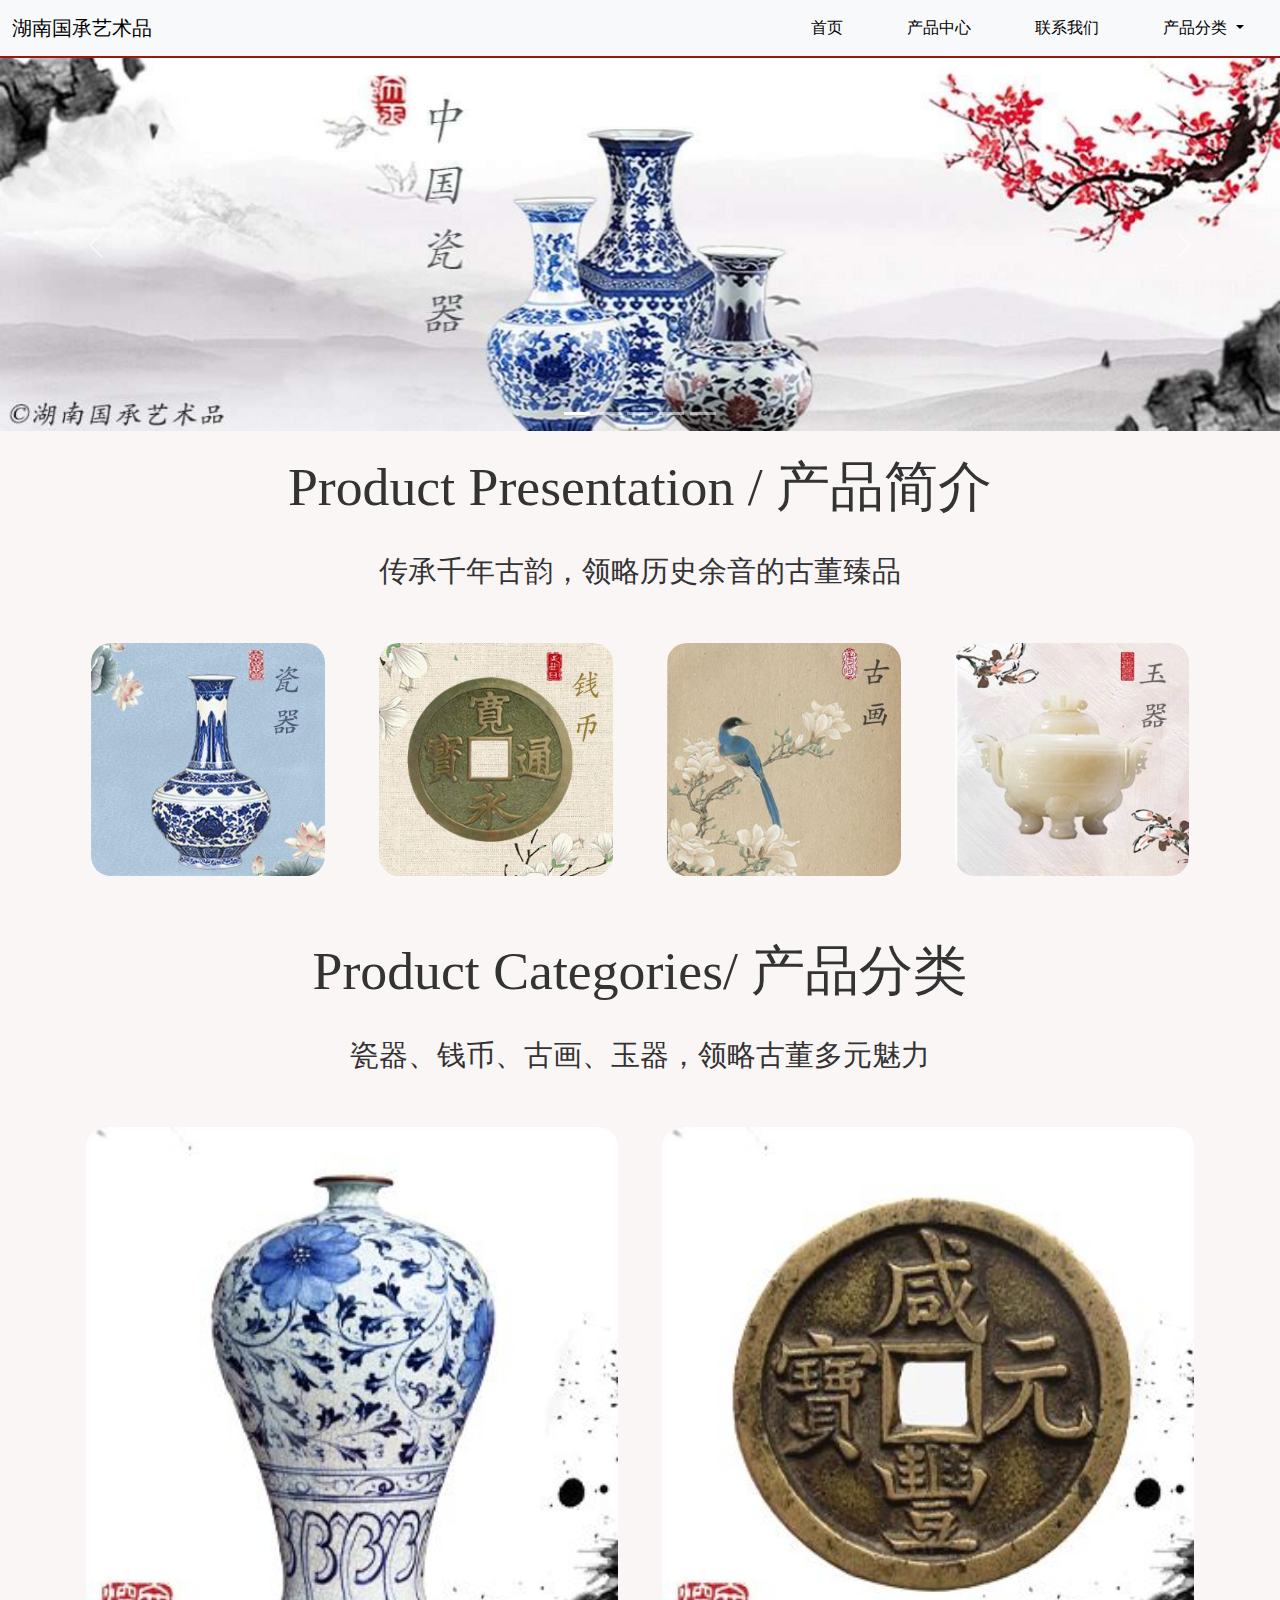
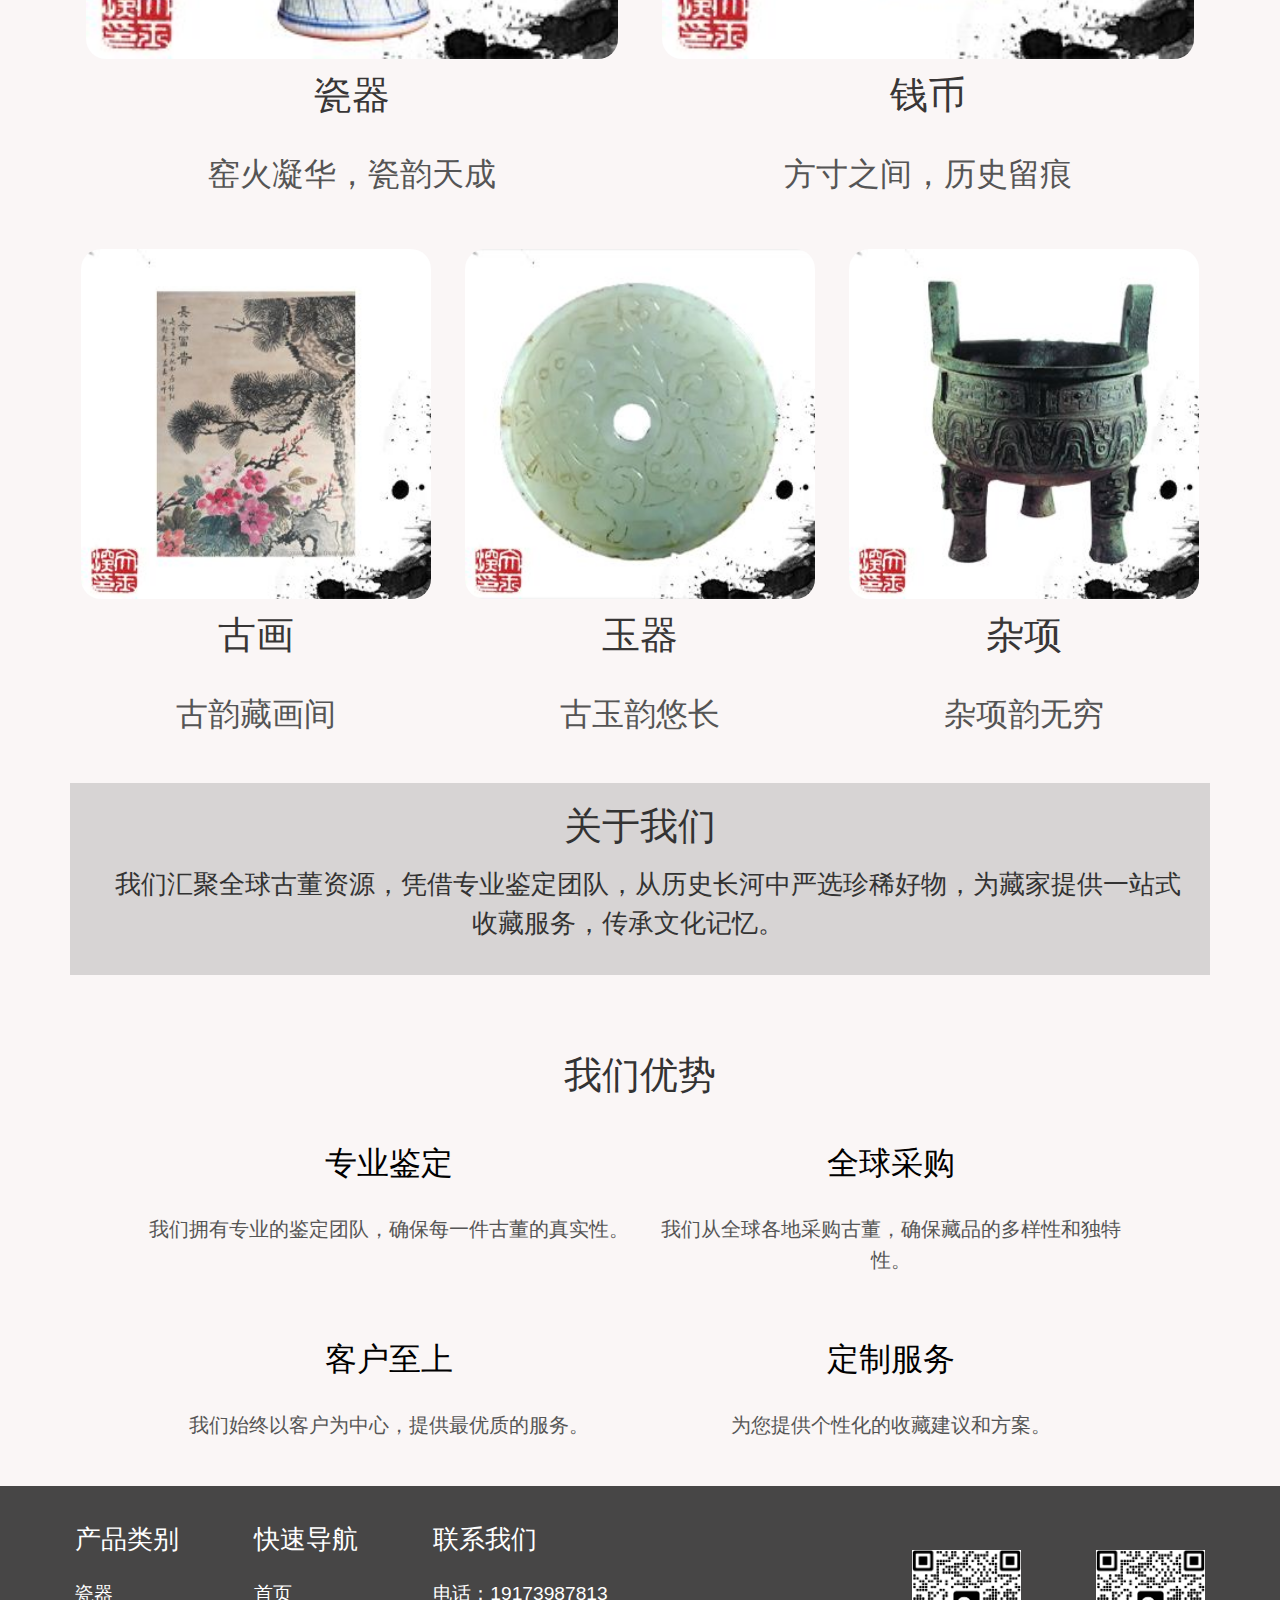
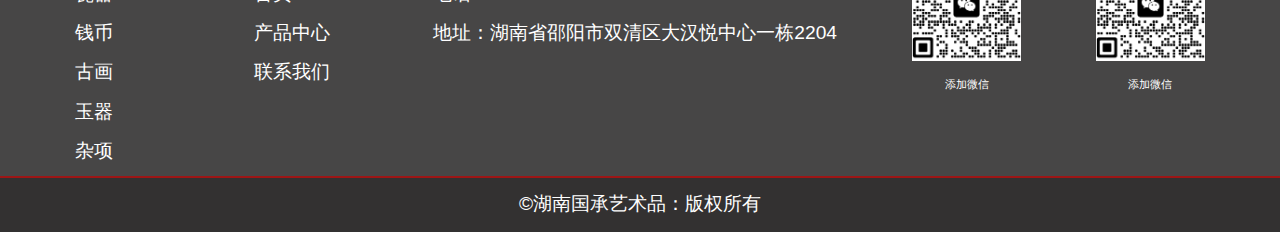
==== 练习/html/index.html @ d809e7c9 "66" ====
<!DOCTYPE html>
<html lang="en">
<head>
    <meta charset="UTF-8">
    <meta name="viewport" content="width=device-width, initial-scale=1.0">
    <title>湖南国承艺术品</title>
    <link rel="stylesheet" href="../bootstrap/fonts/bootstrap.min.css">
    <link rel="stylesheet" href="../css/index.css">
    <link rel="stylesheet" href="../css/cp.css">
  
 
    <link rel="stylesheet" href="https://cdn.jsdelivr.net/npm/remixicon@3.5.0/fonts/remixicon.css">
<!-- <style>
  .content{
    background-image: url('../img/fae36b53e026c77e1585dab938685a9.png');
    background-repeat: no-repeat;
    background-attachment: fixed;
    background-size: cover;
   
  }
</style> -->
     
    
</head>


<body>
  
    <nav class="navbar navbar-expand-lg bg-body-tertiary">
        <div class="container-fluid">
          <a class="navbar-brand" href="#"> <img src="" alt="">湖南国承艺术品</a>
          <button class="navbar-toggler" type="button" data-bs-toggle="collapse" data-bs-target="#navbarNavDropdown" aria-controls="navbarNavDropdown" aria-expanded="false" aria-label="Toggle navigation">
            <span class="navbar-toggler-icon"></span>
          </button>
          <div class="collapse navbar-collapse" id="navbarNavDropdown">
            <ul class="navbar-nav">
              <li class="nav-item">
                <a class="nav-link active" aria-current="page" href="../html/index.html" title="返回首页">首页</a>
                
              </li>
              <li class="nav-item">
                <a class="nav-link" href="../html/cpzx.html" title="查看产品中心">产品中心</a>
              </li>
              <li class="nav-item">
                <a class="nav-link" href="../html/lianxiwm.html" title="联系我们获取更多信息">联系我们</a>
              </li>
              <li class="nav-item dropdown">
                <a class="nav-link dropdown-toggle" href="#" role="button" data-bs-toggle="dropdown" aria-expanded="false">
                    产品分类
                </a>
                <ul class="dropdown-menu">
                  <li><a class="dropdown-item" href="../html/产品效果图1.html" title="查看瓷器产品">瓷器</a></li>
                  <li><a class="dropdown-item" href="../html/产品效果图2.html" title="查看钱币产品">钱币</a></li>
                  <li><a class="dropdown-item" href="../html/产品效果图3.html" title="查看古画产品">古画</a></li>
                  <li><a class="dropdown-item" href="../html/产品效果图4.html" title="查看玉器产品">玉器</a></li>
                  <li><a class="dropdown-item" href="../html/产品效果图5.html" title="查看杂项产品">杂项</a></li>
                </ul>
              </li>
            </ul>
          </div>
        </div>
      </nav>
      
      <!-- 轮播图 -->
      <div id="carouselExampleAutoplaying" class="carousel slide" data-bs-ride="carousel" data-bs-interval="3000">
        <!-- 这里的3000表示每隔3000毫秒（即3秒）切换一次 -->
        <div class="carousel-inner">
          <div class="carousel-item active">
            <img src="../img/lunbotu/1.jpg" class="d-block w-100" alt="瓷器">
          </div>
          <div class="carousel-item">
            <img src="../img/lunbotu/2.jpg" class="d-block w-100" alt="钱币">
          </div>
          <div class="carousel-item">
            <img src="../img/lunbotu/3.jpg" class="d-block w-100" alt="玉器">
          </div>
          <div class="carousel-item">
            <img src="../img/lunbotu/4.jpg" class="d-block w-100" alt="古画">
          </div>
          <div class="carousel-item">
            <img src="../img/lunbotu/5.jpg" class="d-block w-100" alt="杂项">
          </div>
        </div>
        <button class="carousel-control-prev" type="button" data-bs-target="#carouselExampleAutoplaying" data-bs-slide="prev">
          <span class="carousel-control-prev-icon" aria-hidden="true"></span>
          <span class="visually-hidden">Previous</span>
        </button>
        <button class="carousel-control-next" type="button" data-bs-target="#carouselExampleAutoplaying" data-bs-slide="next">
          <span class="carousel-control-next-icon" aria-hidden="true"></span>
          <span class="visually-hidden">Next</span>
        </button>
        <div class="carousel-indicators">
          <button type="button" data-bs-target="#carouselExampleAutoplaying" data-bs-slide-to="0" class="active" aria-current="true" aria-label="Slide 1"></button>
          <button type="button" data-bs-target="#carouselExampleAutoplaying" data-bs-slide-to="1" aria-label="Slide 2"></button>
          <button type="button" data-bs-target="#carouselExampleAutoplaying" data-bs-slide-to="2" aria-label="Slide 3"></button>
          <button type="button" data-bs-target="#carouselExampleAutoplaying" data-bs-slide-to="3" aria-label="Slide 4"></button>
          <button type="button" data-bs-target="#carouselExampleAutoplaying" data-bs-slide-to="4" aria-label="Slide 5"></button>
        </div>
      </div>
        
      <!-- 简介 -->
      <div class="project ">
        <div class="title">
            <h2>Product Presentation / 产品简介</h2>
            <p>传承千年古韵，领略历史余音的古董臻品</p>
        </div>
      </div>
        
          <!-- 产品介绍 -->

         
            <div class="content"> 
                <div class="row">
                    <div class="col-sm-3 col-6" style="text-align: center;"> <img src="../img/lunbotu/001.jpg" alt="" >
                    
                   </div>
                    
                <div class="col-sm-3 col-6" style="text-align: center;"> <img src="../img/lunbotu/002.jpg" alt="">
                 
                       </div>
    
                <div class="col-sm-3 col-6" style="text-align: center;"> <img src="../img/lunbotu/004.jpg" alt="">
                              
                           </div>
    
                <div class="col-sm-3 col-6" style="text-align: center;"> <img src="../img/lunbotu/003.jpg" alt="">
                                 
                                </div>
                </div>
            </div>
            </div>
            </div>
    

            
           
    


   
    
      <!-- 分类 -->
      <div class="project content">
        <div class="title">
            <h2>Product Categories/ 产品分类</h2>
            <p>瓷器、钱币、古画、玉器，领略古董多元魅力</p>
        </div>
      <div class="row">
        <!--  -->
        <div class="col-6 product-item">
          <a href="../html/产品效果图1.html"><img src="../img/lunbotu/01.jpg" alt=""></a>
          <h3><a href="../html/产品效果图1.html">瓷器</a></h3>
          <p>窑火凝华，瓷韵天成</p>
        
      
      </div>
      <!--  -->
      <div class="col-6  product-item">
         <a href="../html/产品效果图2.html"><img src="../img/lunbotu/02.jpg" alt=""></a>
          <h3><a href="../html/产品效果图2.html">钱币</a></h3>
          <p>方寸之间，历史留痕</p>
      </div>
      <!--  -->
      <div class="col-4 product-item">
        <a href="../html/产品效果图3.html"><img src="../img/lunbotu/03.jpg" alt=""></a>
          <h3><a href="../html/产品效果图3.html">古画</a></h3>
          <p>古韵藏画间</p>
      </div>
      <!--  -->
      <div class="col-4  product-item">
        <a href="../html/产品效果图4.html"><img src="../img/lunbotu/04.jpg" alt=""></a>
          <h3><a href="../html/产品效果图4.html">玉器</a></h3>
          <p>古玉韵悠长</p>
      </div>
      <!--  -->
      <div class="col-4 product-item">
        <a href="../html/产品效果图5.html"><img src="../img/lunbotu/05.jpg" alt=""></a>
          <h3><a href="../html/产品效果图5.html">杂项</a></h3>
          <p>杂项韵无穷</p>
      </div>
  
 
  </div>
</section>



       
   <!-- 关于我们 -->
   <section  class="container bor  about" style="margin-top: 1.2rem;" >
    <h2 style="margin-bottom:1rem; font-size: 3vw;">关于我们</h2>
    <p style="font-size: 2vw;margin-right: 1.5rem;">&nbsp;&nbsp;&nbsp;&nbsp; 我们汇聚全球古董资源，凭借专业鉴定团队，从历史长河中严选珍稀好物，为藏家提供一站式收藏服务，传承文化记忆。</p>
   
  </section>
  <!-- 我们优势 -->
  <section id="advantages" class="container" style="margin-bottom: 1.2rem; margin-top: 1.2rem;">
    <h2 style="text-align: center; font-size: 3vw;margin-top: 6vw;">我们优势</h2>
    <div class="row">
        <div class="col-6 product-item">
            <i class="ri-check-double-line advantage-icon"></i>
            <h3 style="font-size: 2.5vw;">专业鉴定</h3>
            <p style="font-size: 1.6vw;">我们拥有专业的鉴定团队，确保每一件古董的真实性。</p>
        </div>
        <div class="col-6 product-item">
            <i class="ri-globe-line advantage-icon"></i>
            <h3 style="font-size: 2.5vw;">全球采购</h3>
            <p style="font-size: 1.6vw;">我们从全球各地采购古董，确保藏品的多样性和独特性。</p>
        </div>
        <div class="col-6 product-item">
            <i class="ri-user-smile-line advantage-icon"></i>
            <h3 style="font-size: 2.5vw;">客户至上</h3>
            <p style="font-size: 1.6vw;">我们始终以客户为中心，提供最优质的服务。</p>
        </div>
        <div class="col-6 product-item">
            <i class="ri-settings-5-line advantage-icon"></i>
            <h3 style="font-size: 2.5vw;">定制服务</h3>
            <p style="font-size: 1.6vw;">为您提供个性化的收藏建议和方案。</p>
        </div>
    </div>
</section>

   
 


      




<!-- 版权 -->
<div class="foot">
  <div class="left">
    <h5>产品类别</h5>
    <a href="../html/产品效果图1.html"> <p>瓷器</p></a>
    <a href="../html/产品效果图2.html"> <p>钱币</p></a>
    <a href="../html/产品效果图3.html"> <p>古画</p></a>
    <a href="../html/产品效果图4.html"> <p>玉器</p></a>
    <a href="../html/产品效果图5.html"> <p>杂项</p></a>
  </div>
  <div class="left">
    <h5>快速导航</h5>
    <a href="../html/index.html"> <p>首页</p></a>
    <a href="../html/cpzx.html"> <p>产品中心</p></a>
    <a href="../html/lianxiwm.html"> <p>联系我们</p></a>
  </div>
  <div class="left">
    <h5>联系我们</h5>
    <p>电话：19173987813</p>
    <p>地址：湖南省邵阳市双清区大汉悦中心一栋2204</p>
  </div>

  <div class="center">
    <div class="shaoma">
      <img src="../img/lunbotu/ma.jpg"  alt="...">
      
      <p>添加微信</p>
    </div>
  </div>

  <div class="center">
    <div class="shaoma">
      <img src="../img/lunbotu/ma.jpg"  alt="...">
      
      <p>添加微信</p>
    </div>
  </div>
<div class="dibu">
       <p>&copy;湖南国承艺术品：版权所有</p>
 </div>

    
 <script src="../bootstrap/fonts/bootstrap.bundle.js"></script>
 <script src="../bootstrap/fonts/1.js"></script>
   
</body>
</html>
---- 练习/css/index.css ----
.nav-link {
    margin-left: 3rem;
   

    color:black;
    
}
p{
    margin-bottom:1vw;
}
.carousel-indicators [data-bs-target] {
    width: 2vw;
   border-bottom: none;
}


body{
    background: rgb(250, 246, 246);
    /* font-family: 'Times New Roman', serif; */
    /* background-color: #f4f4f4; */
    color: #333;
    margin: 0;
    padding: 0;
}

/* 导航 */
.navbar-expand-lg {
    border-bottom: solid 2px rgb(157, 22, 22);
}
.navbar-collapse {
    flex-grow: 0;
}
.nav-link:hover {
    background-color: rgb(101, 99, 99);
    color: white;
    border-radius: 20px;
    padding: 0.5rem 1rem;
}

.carousel-item img{
   max-width: 100%;
   height: auto;
  
}

.title {
    margin:min(1.5em,5%);
    text-align:center;
    font-family: 'Times New Roman', serif;
}
.title h2 {
    font-size: 4.2vw
   
}
.title p{
    font-size: 2.3vw;
   
}
.col img{
    
    height: auto;
    border: 5px solid #8B4513;
}

.row{
    width: 90%;
    margin: 0 auto;
    --bs-gutter-x: 1.2vw;

   
    div{
        /* height: 250px; */
        margin-bottom: 1vw;
        margin-top: 2vw;
        
        /* background-color: red; */
        a{
            text-decoration: none;
            display: block;
            /* height: 250px; */
            /* background-color: aqua; */
            /* border-radius: 4px;
            */
        }}}

      
 .row img{
    /* height: 220px; */
    width: initial;
    height: initial;
    max-width: 90%;
    max-height: 90%;
    object-fit: initial;
    border-radius: 20px;
   
 }
 .row p{
    width: 100%;
    margin-top: 2.5vw;
 
    display: block;
    color:black;
   
    font-size: 2.5vw;
}       


.title p{
    margin-top: 1em;
}
.dropdown-menu {
    /* text-align: center; */
    min-width: 5rem;
    background-color: rgb(246, 247, 247);
    
    
}
.dropdown-menu[data-bs-popper]{
    left:40%;
    margin-top: 0.5rem;
    border-radius: 10px;
}
.dropdown-menu a:hover{
    background-color: rgb(101, 99, 99);
    color: white;
    border-radius: 20px;
}





/* 版权 */
.foot{
    width: 100%;
    background-color: rgba(60, 59, 59, 0.945);
    display: flex;
    justify-content:space-evenly;
    padding-top: 3vw;
    color: white;
    font-family: Arial, sans-serif;
    flex-wrap: wrap;
    font-size: 1.5vw;
   
 
    
    
}
.foot p{
    margin-bottom: 0.8vw;
}
.left h5{
    margin-bottom: 2vw;
    font-size: 2vw;
    
}

/*  */

.center{
   width:8.5%;
   
   
    height:auto;
}
.center .shaoma p{
    font-size: 0.86vw;
    margin-top: 1.2vw;
    text-align: center;
}
.center .shaoma img{
    margin-top: 2vw;
}

.left a{
    text-decoration: none;
    color: white;
 
}
.left a:hover{
    color:black
}  

.dibu{
    width: 100%;
    /* height: 1rem; */
    background-color: rgb(51, 49, 49);
    text-align: center;
    color: white;
    /* line-height: 2.25rem; */
    border-top: solid 2px rgb(157, 22, 22);
}
.dibu p{
    margin: 1vw;
}
.row .card-body span{
    color: black;
    
   
    
   
}

/* 产品介绍样式 */
.card {
    margin-bottom: 20px; /* 项目之间的间距 */
    box-shadow: 0 4px 8px rgba(0, 0, 0, 0.1); /* 添加阴影 */
    transition: transform 0.3s ease, box-shadow 0.3s ease;
}

.card:hover {
    transform: translateY(-5px); /* 鼠标悬停时上移 */
    box-shadow: 0 8px 16px rgba(0, 0, 0, 0.2); /* 悬停时阴影加深 */

}
.product-item {
    margin-bottom: 30px;
    text-align: center;
}
.product-item img {
    width: 100%;
    height: auto;
    border-radius: 20px;
    transition: transform 0.3s ease;
    
    
}
.product-item img:hover {
    transform: scale(1.05); /* 鼠标悬停时图片放大 */
}
.product-item h3 {
    margin-top: 1vw;
   
    font-size: 1.5em;
}
.product-item p {
    color: #555;
    font-size: 1em;
}
.product-item a{
    color: rgb(56, 54, 54);
}
.product-item a:hover{
    color:rgb(172, 157, 75);
    
}
.about {
    padding: 20px 0;
    background-color:rgb(215, 212, 212);
    text-align: center;
}
.row h3{
    font-size: 3vw;
    color:rgb(0, 0, 0);
    
}
.row p{
    font-size: 2.5vw;
    
}

/* 轮播图 */
.carousel-control-next, .carousel-control-prev {

    transition: opacity .3s ease;
}
.carousel-item{
    transition: transform .5s ease-in-out;
}
  /* 新增的导航栏固定样式 */
  nav.navbar {
    position: sticky;
    top: 0;
    z-index: 1000;
}
/* 优势部分图标样式 */
.advantage-icon {
    font-size: 3.5vw;
    /* color: #007bff; */
    color: #6c757d;;
}
---- 练习/css/cp.css ----
.text-bg-dark {
    color: black!important;
    background-color: white !important;
   
}


.card{
    margin-top: 3rem;
    margin-bottom: 3rem;
   
  
}
/* body{
    background: rgb(250, 248, 248);
    
} */
.breadcrumb a{
    text-decoration: none;
    color:rgba(33, 37, 41, 0.75);
}
.breadcrumb a:hover{
  
    color: rgb(222, 38, 38);
   
}
/* .breadcrumb{
    margin: 0.5rem;
} */

/* .card-img-overlay{
    position: relative;
    
} */

.card-img-overlay a{
    text-decoration: none;
    color: rgb(218, 155, 77);
    font-size: 1.4rem;
    line-height: 600px;
  
   
}
.card-img-overlay p{
 
    float: right;

}
.card-img-overlay a:hover{
    /* color:rgb(126, 126, 126); */
    color: red;
   
}

.lx{
    width: 80%;
    margin: 0 auto;
    border: solid 2px rgb(157, 22, 22);
    margin-top: 1vw;
    display: flex;
    justify-content: space-around;
    /* text-align: center; */
    padding-top: 1.5rem;
    flex-wrap: wrap;
    margin-bottom: 2rem;
   
   
}

.wenzi p{
    flex: 100%;
    font-size: 1.8vw;
    font-weight: 700;
    margin-bottom: 3vw;
   
}

.shaomaa{
    width: 18%;
}
.center img{
   width: 100%;
    height:auto;
    margin-top: 1vw;
   
}
.shaomaa p{
    text-align: center;
    margin: 0.5rem;
    font-size: 1.2vw;
  
 
}
.yemian{
    margin: 5vw 0;
   
}



/* body{
    background-color: aquamarine;
} */

/* .row div{
    background-color: antiquewhite;
} */
.row img{
    max-width: 95%;
    height: auto;
}
.content .row h4{
    margin: 0 auto;
    text-align: center;
    font-size: 2.5vw;
    margin-top: 1vw;
    
    
}

.px h3{
    font-size: 2.5vw;
}

.ix li{
    font-size: 1.75vw;
    margin-bottom: 1vw;
}
.px p{
    font-size: 1.6vw;
    color: rgba(37, 36, 36, 0.721);
}
.px {
    width: 80%;
    margin: 0 auto;
    border: solid 2px rgb(157, 22, 22);
    margin-top: 1vw;
    display: flex
;
    justify-content: space-between;
    /* text-align: center; */
    padding-top: 1.5rem;
    /* flex-wrap: wrap; */
    margin-bottom: 2rem;
    text-align: center;
}

 ul {
    padding-left: 1rem;
}
ul {
    padding-right: 1rem;
}
.ix {
    width: 80%;
    margin: 0 auto;
    border: solid 2px rgb(157, 22, 22);
    margin-top: 1vw;
    display: flex
;
    justify-content: space-between;
    /* text-align: center; */
    padding-top: 1.5rem;
    /* flex-wrap: wrap; */
    margin-bottom: 2rem;
   
}
/* 点击放大 */


 /* 图片样式 */
 .zoomable-image {
    max-width: 100%;
    
    height: auto;
   
    cursor: pointer;
  }

  /* 模态框样式 */
  .modal {
    display: none;
    position: fixed;
    z-index: 1;
    /* margin: 0 auto; */
    left: 0;
    top: 0;
   
    width: 100%;
    height: 100%;
    overflow: auto;
    background-color: rgba(147, 142, 142, 0.9);
  }

  .modal-content {
    margin: 0 auto;
    display: block;
    width: 80%;
    max-width: 700px;
    
  }

  .close {
    position: absolute;
    top: 15px;
    right: 35px;
    color: #f1f1f1;
    font-size: 40px;
    font-weight: bold;
    transition: 0.3s;
  }

  .close:hover,
  .close:focus {
    color: rgb(75, 71, 71);
    text-decoration: none;
    cursor: pointer;
  }


  @media screen and (max-width: 768px) {
    .modal-content {
        margin: 0 auto;
        display: block;
        width: 70%;
       
        margin-top: 50%;
    }
}
  /* 新增了解更多样式 */
  .yemian {
    position: relative;
   
}
.yemian .know-more {
    position: absolute;
    bottom: 1vw;
    right: 2vw;
    background-color: rgba(160, 150, 150, 0.7);
    color: white;
    padding: 5px 10px;
    border-radius: 15px;
    text-decoration: none;
    font-size: 2vw;
}
.yemian .know-more:hover{
  color: black;
}


/* <!-- 在页面底部添加回到顶部按钮 --> */
.btn {
    position: fixed;
     bottom: 10px; 
     right: 0; 
     display: none;
     font-size: 2vw;
     border-radius: 20px;
     
}
/* .all{
    width: 100%;
    
  
    background-image: url("../img/01.png");
    background-repeat: no-repeat;
    background-position:bottom right;
    background-size: 60%;
} */
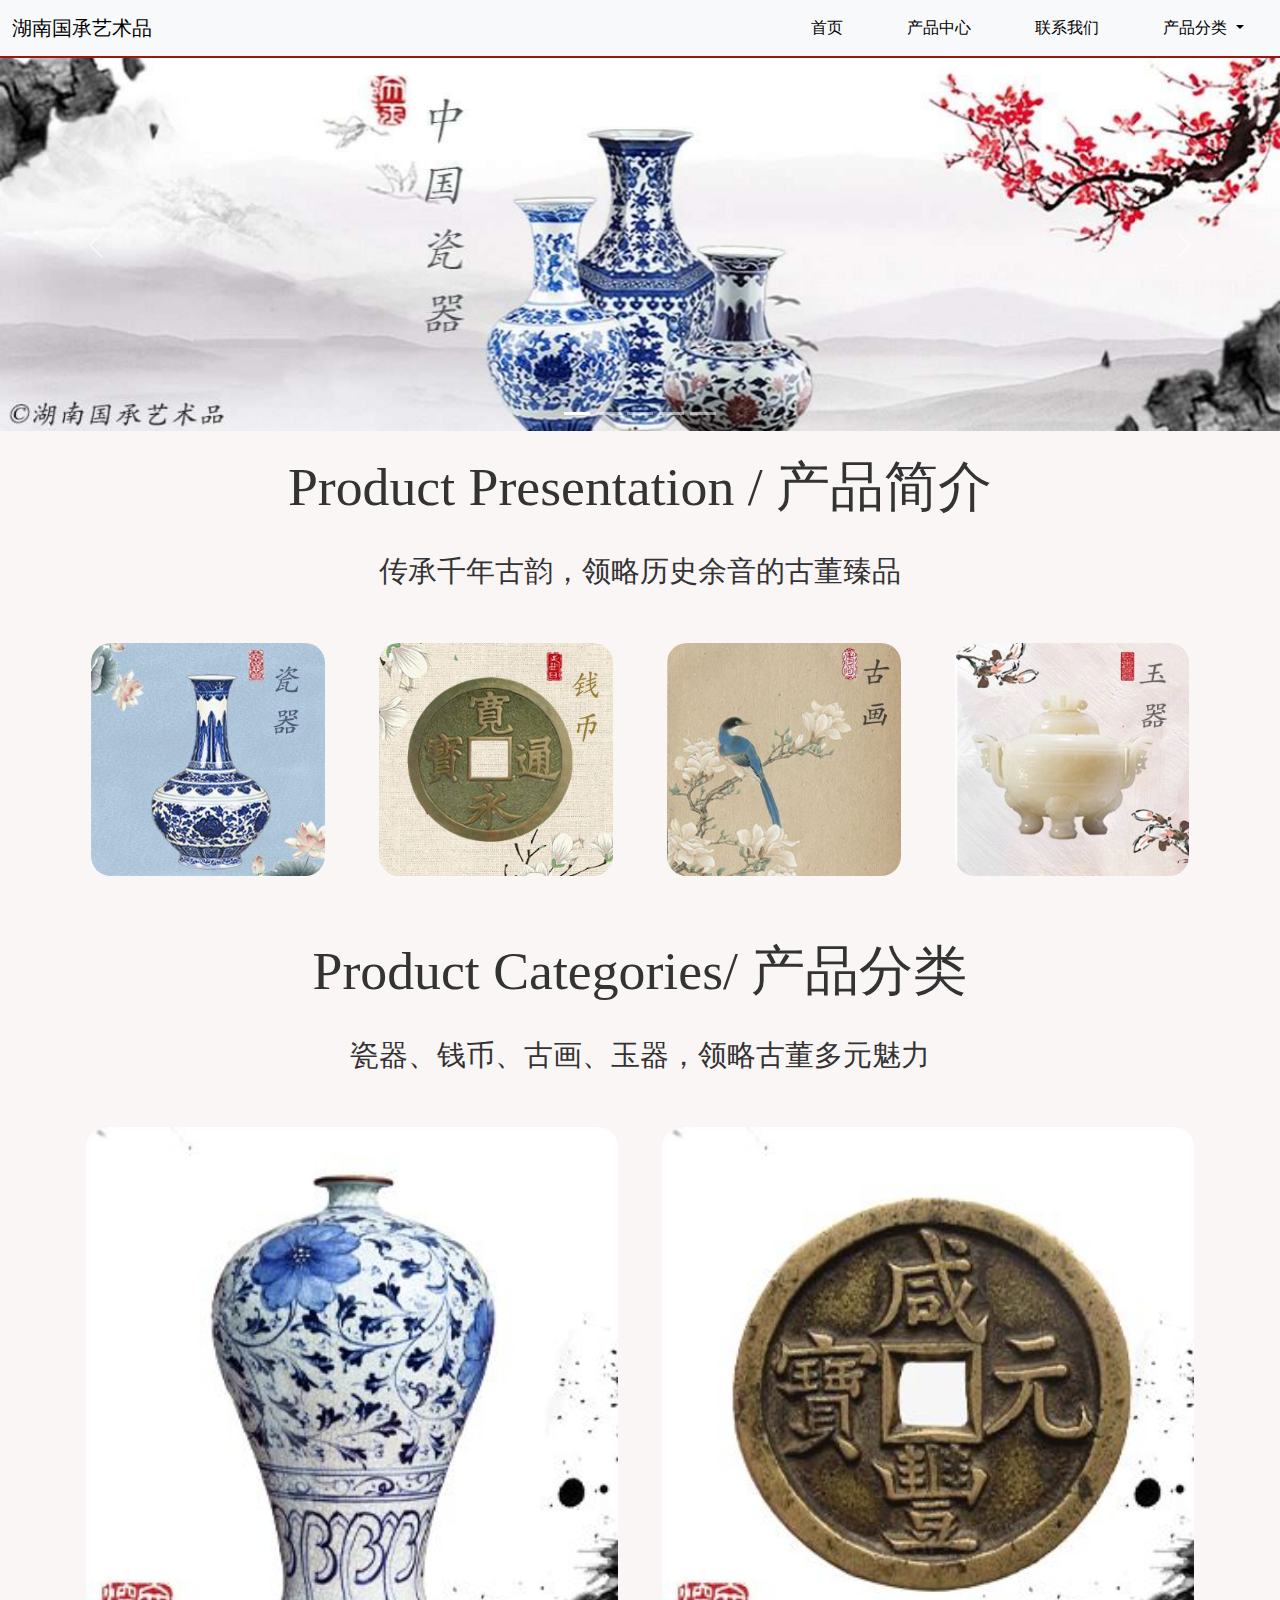
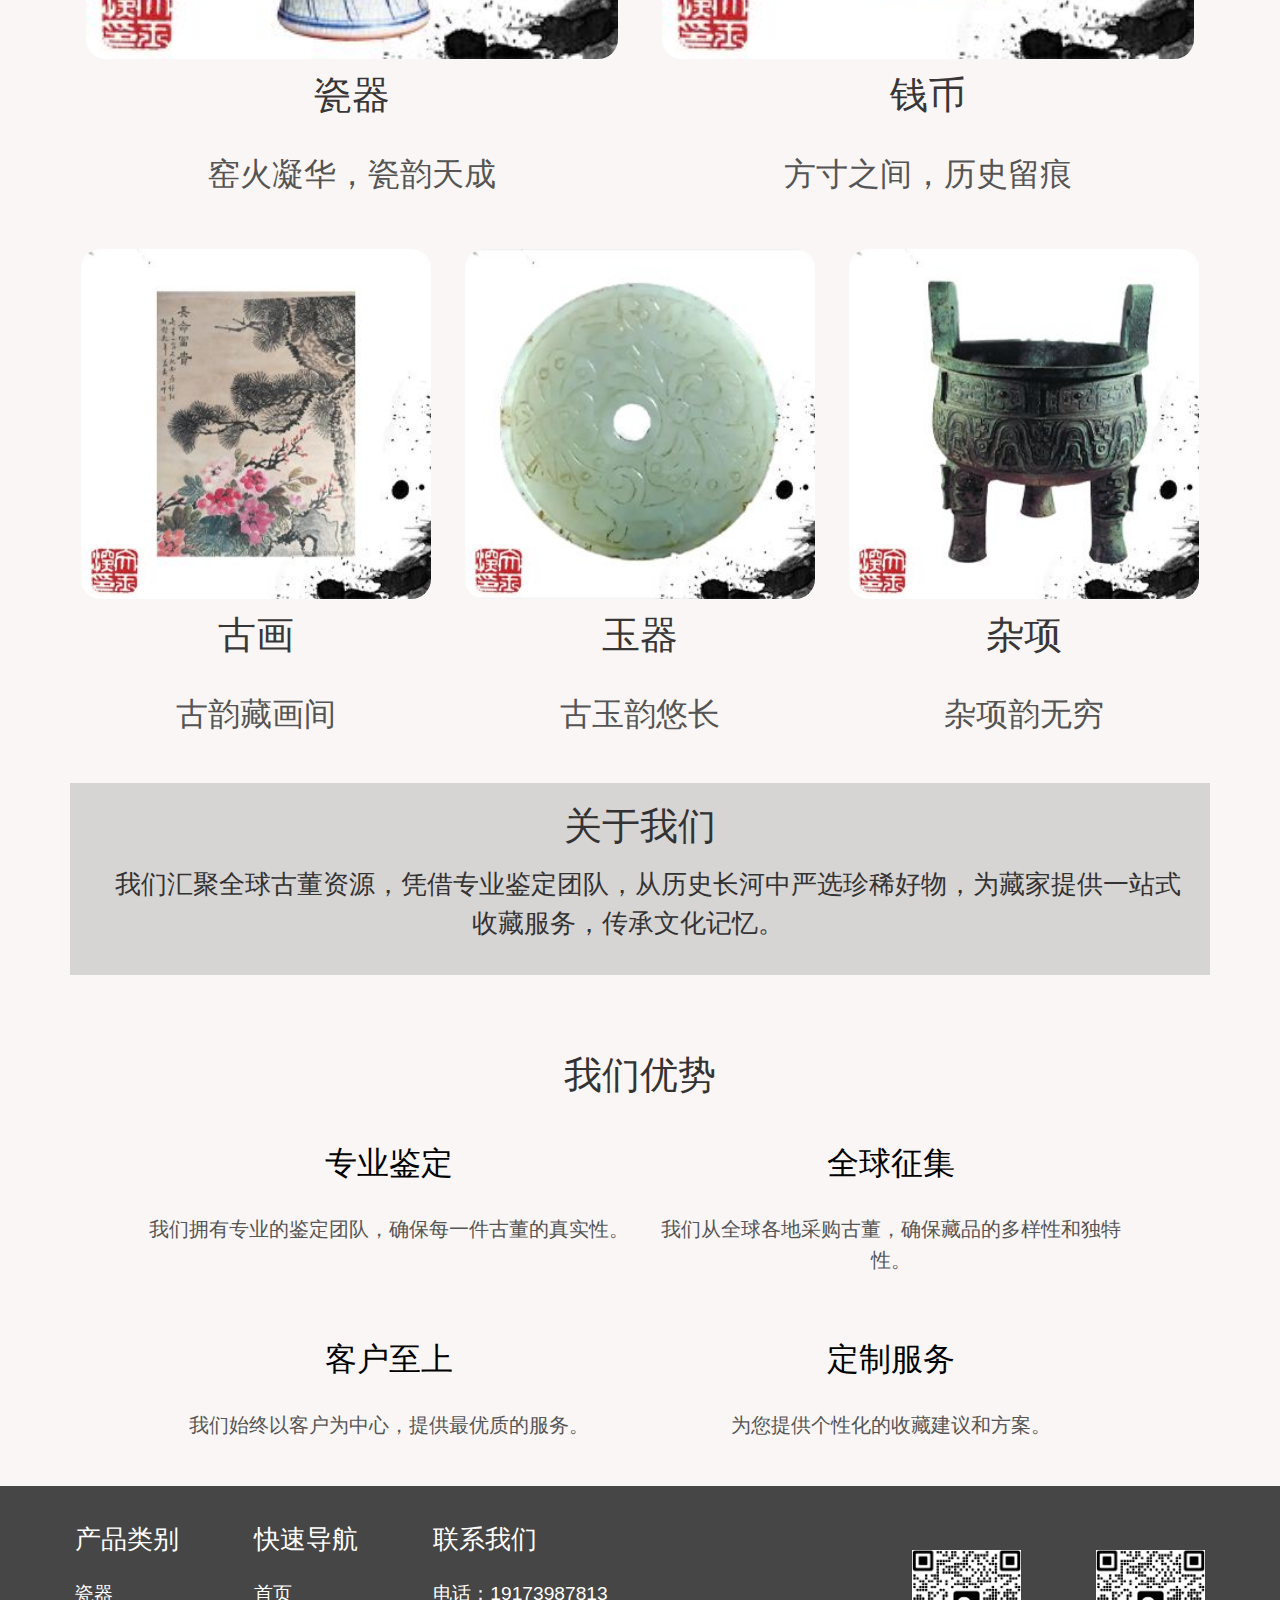
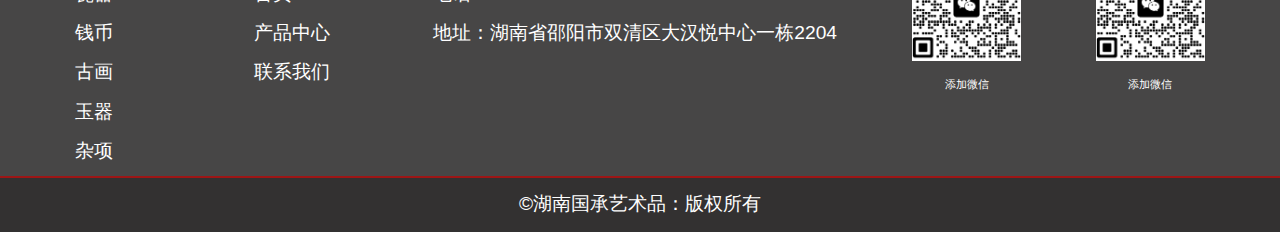
==== commit 4769071e: "4" ====
--- a/练习/html/index.html
+++ b/练习/html/index.html
@@ -203,7 +203,7 @@
         </div>
         <div class="col-6 product-item">
             <i class="ri-globe-line advantage-icon"></i>
-            <h3 style="font-size: 2.5vw;">全球采购</h3>
+            <h3 style="font-size: 2.5vw;">全球征集</h3>
             <p style="font-size: 1.6vw;">我们从全球各地采购古董，确保藏品的多样性和独特性。</p>
         </div>
         <div class="col-6 product-item">
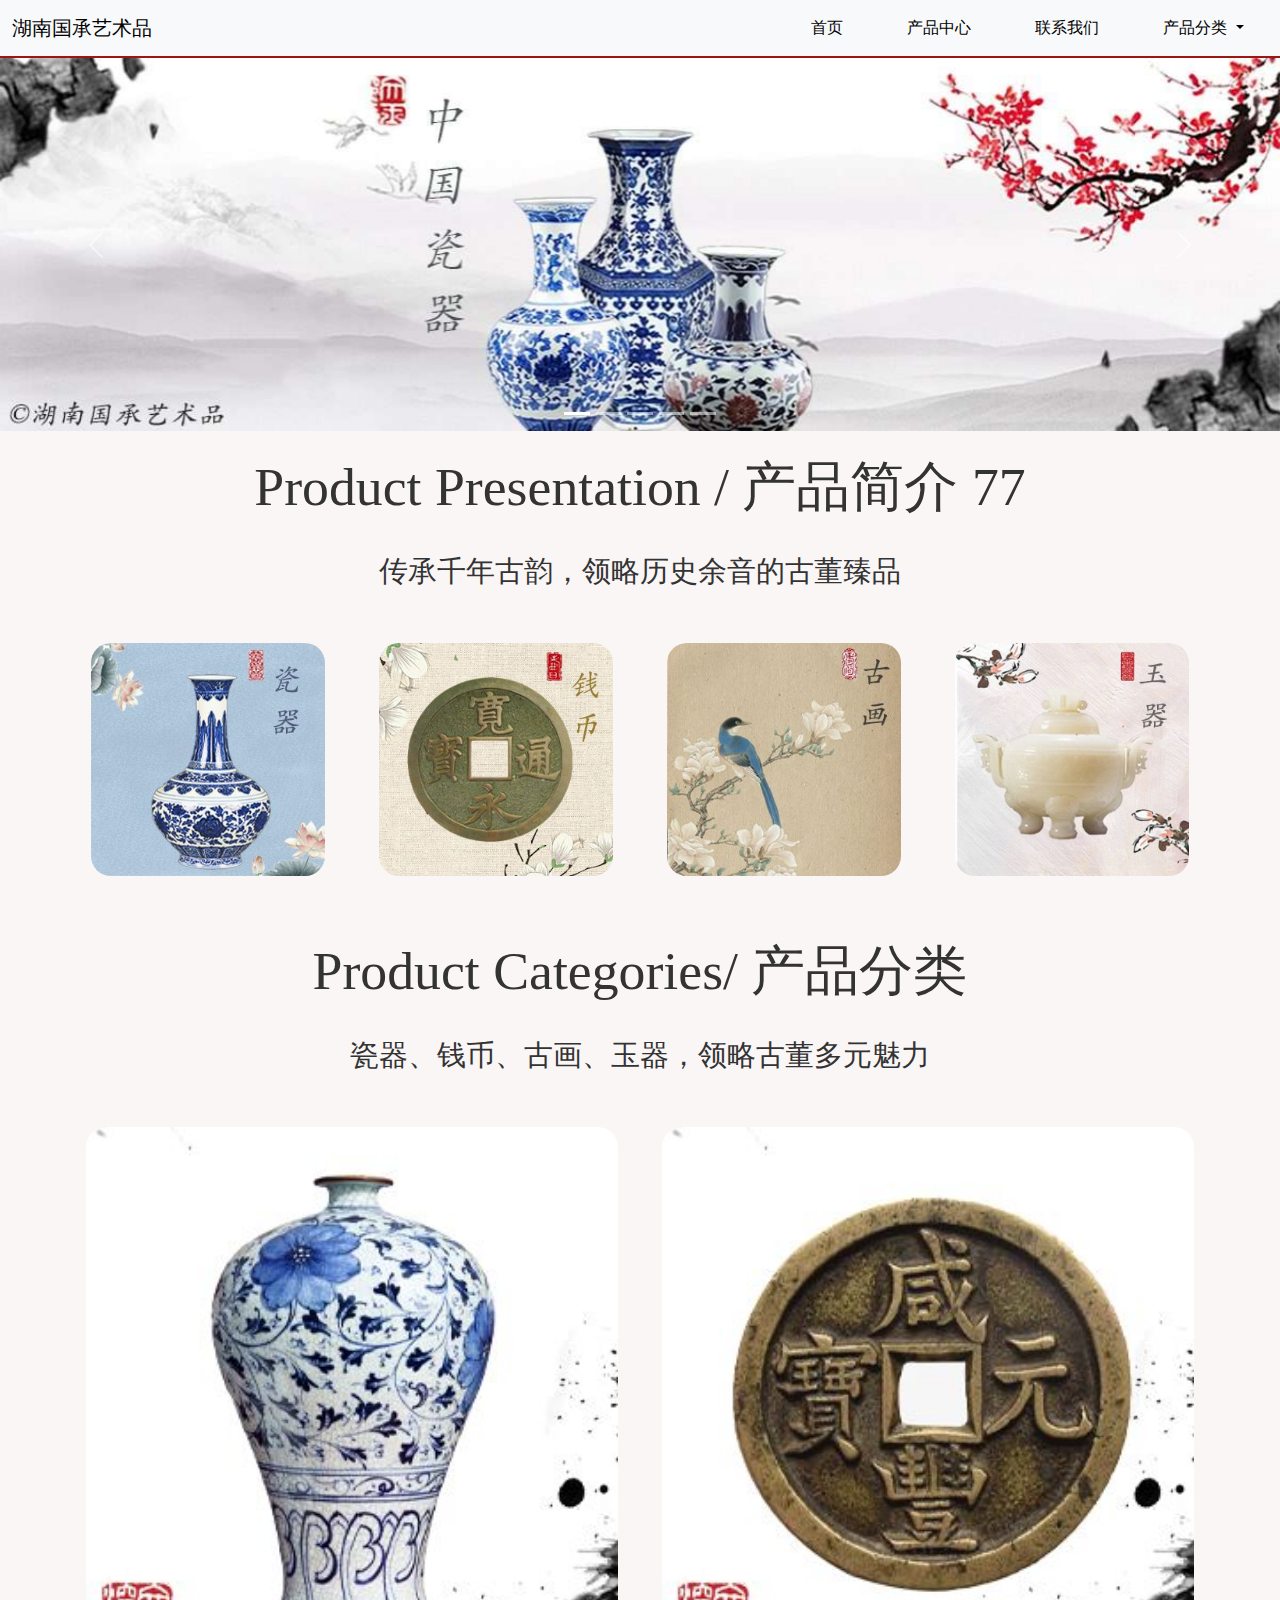
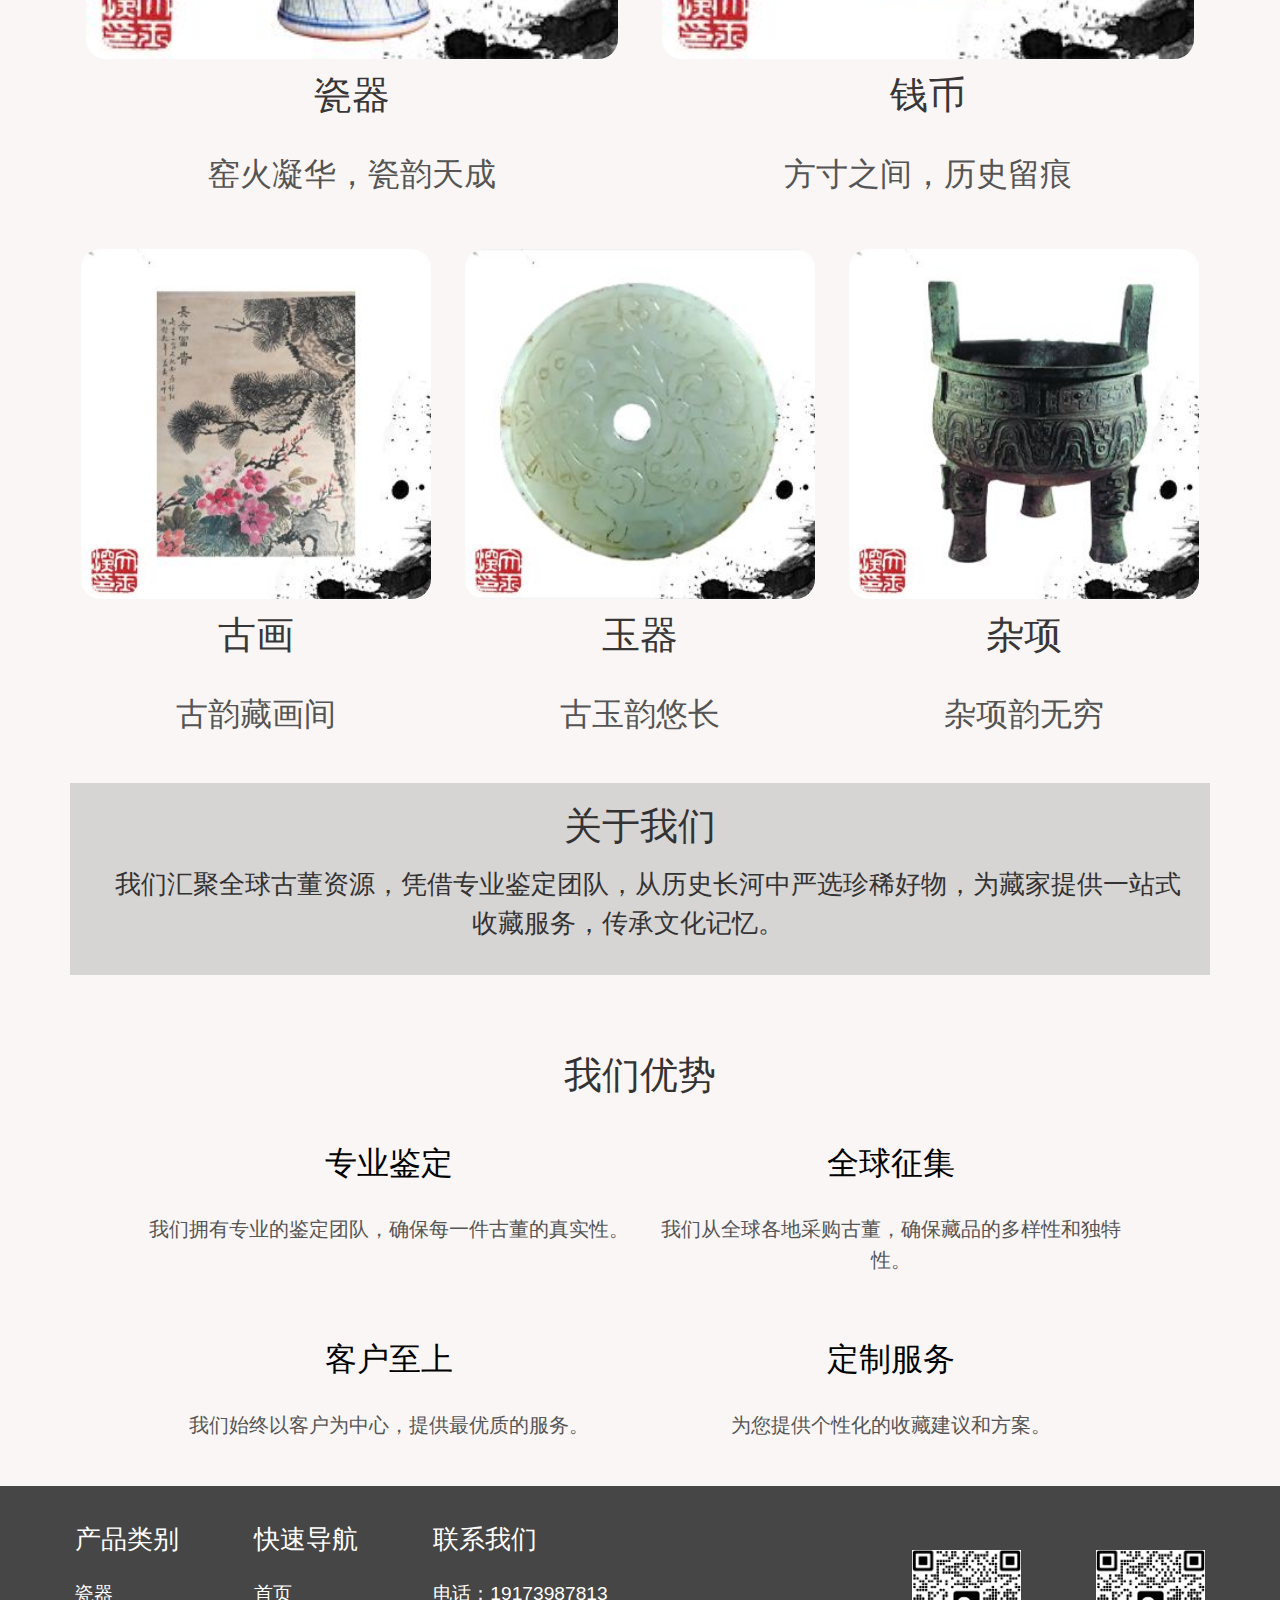
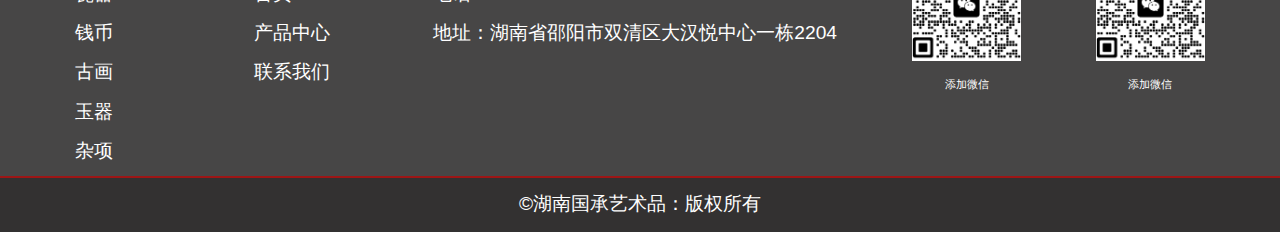
==== commit b2d2fb15: "00" ====
--- a/练习/html/index.html
+++ b/练习/html/index.html
@@ -101,7 +101,7 @@
       <!-- 简介 -->
       <div class="project ">
         <div class="title">
-            <h2>Product Presentation / 产品简介</h2>
+            <h2>Product Presentation / 产品简介 77</h2>
             <p>传承千年古韵，领略历史余音的古董臻品</p>
         </div>
       </div>
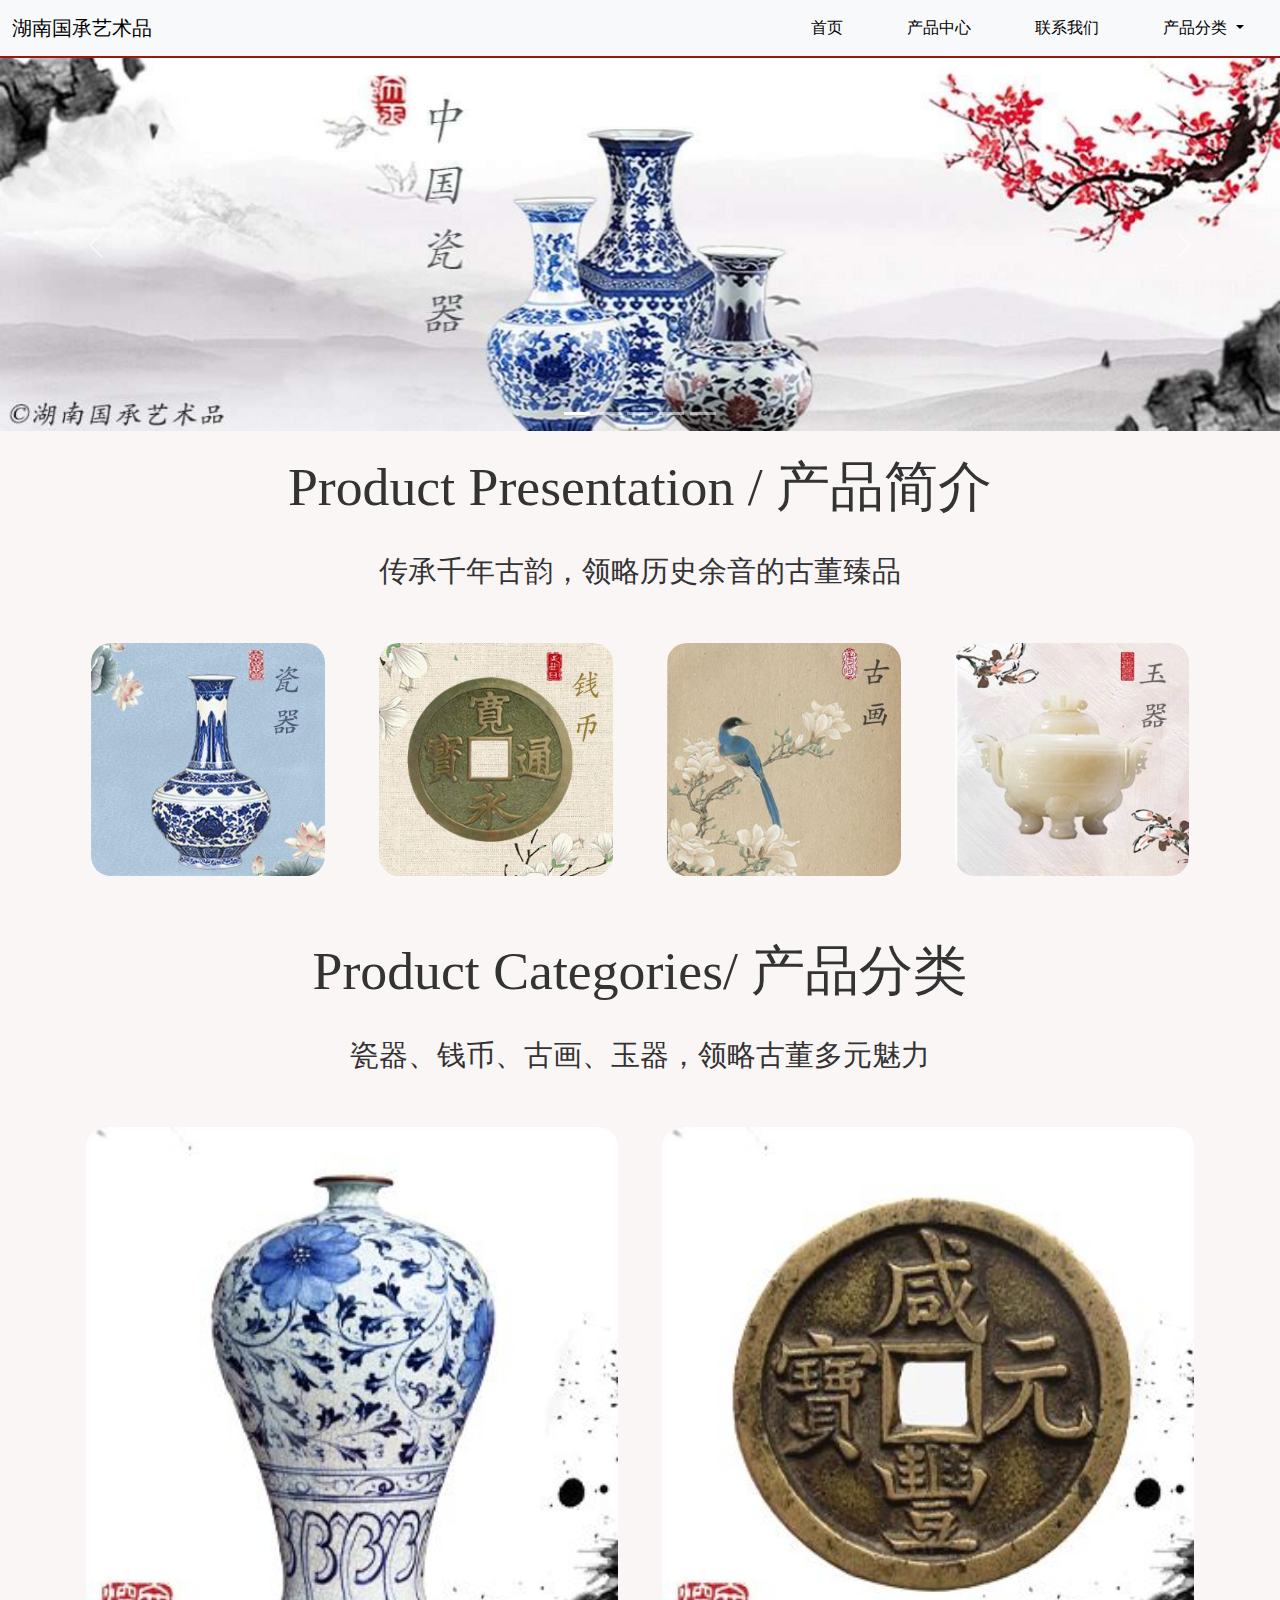
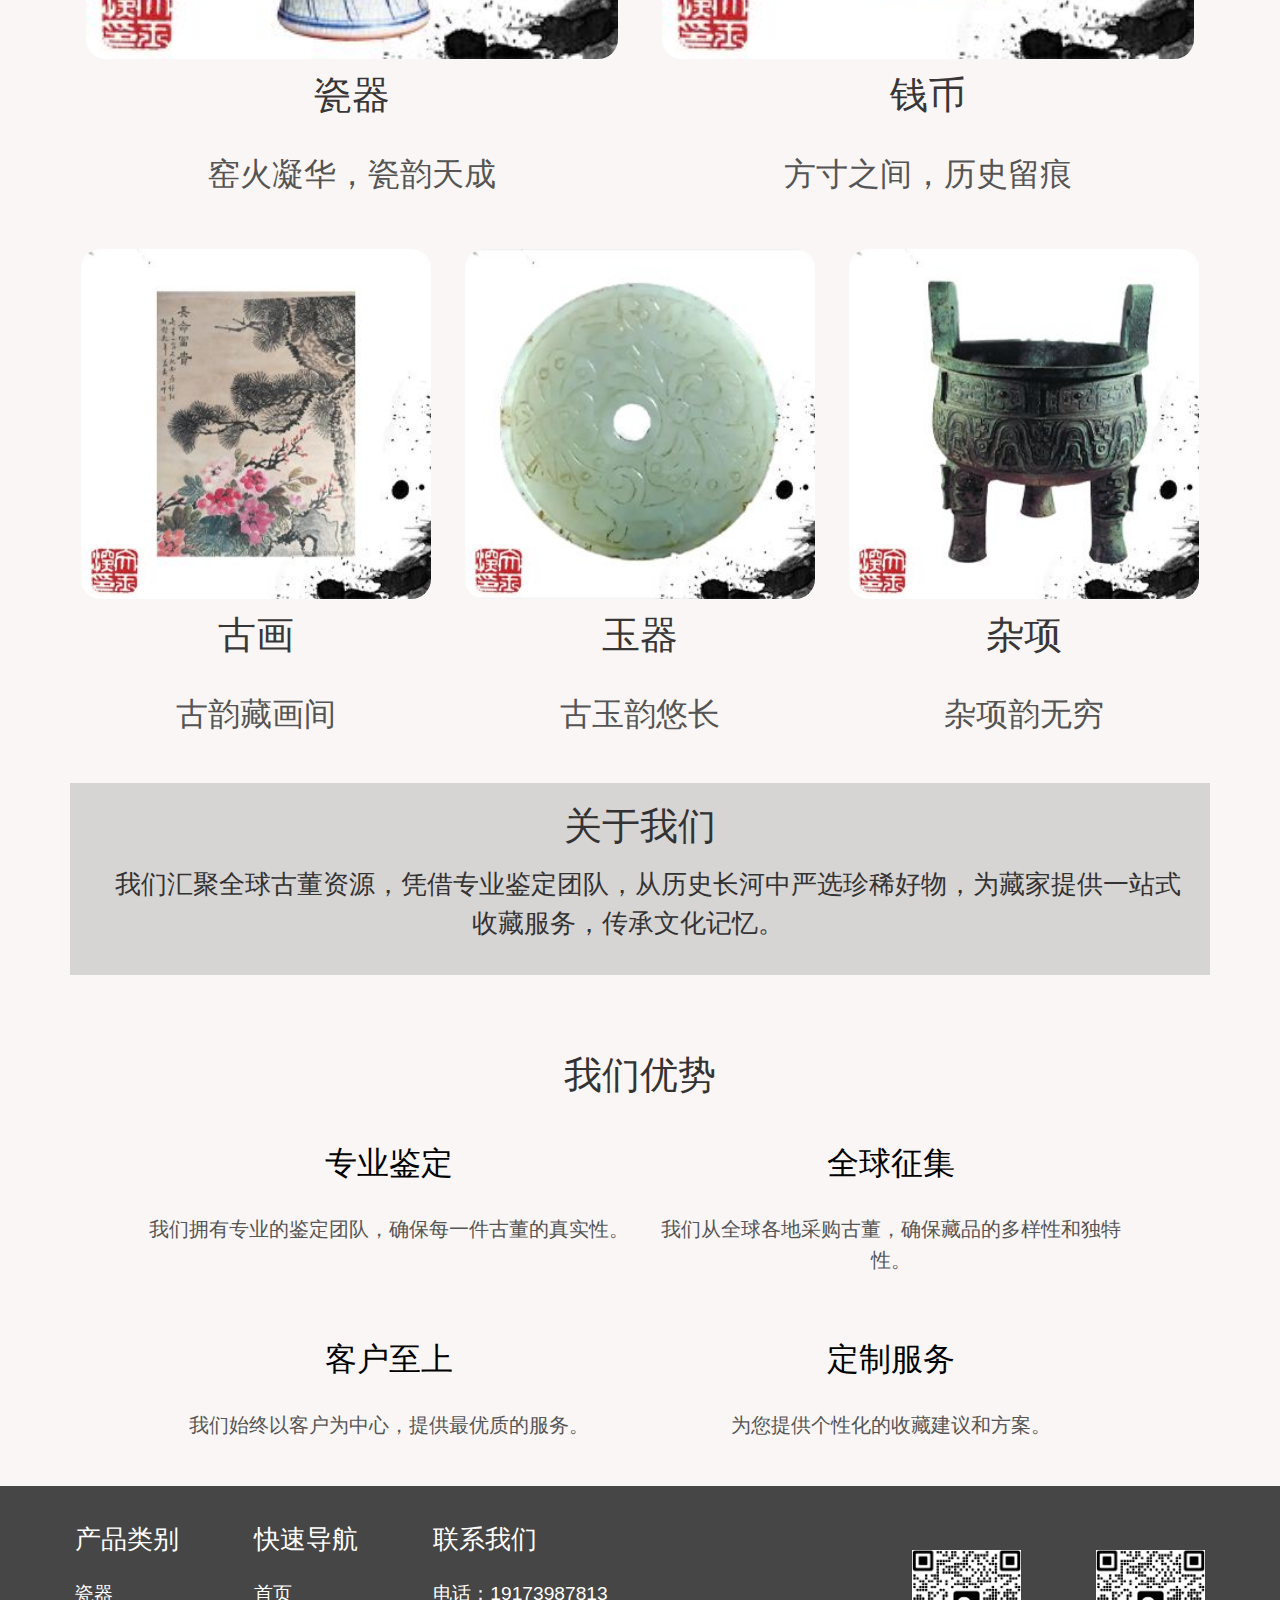
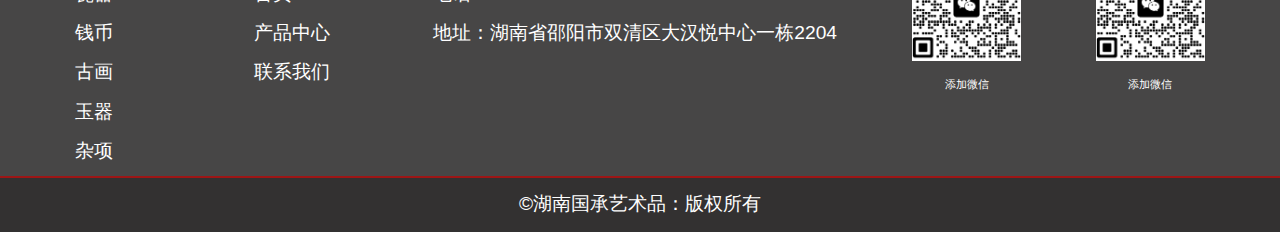
==== commit a5af6f3e: "2" ====
--- a/练习/html/index.html
+++ b/练习/html/index.html
@@ -101,7 +101,7 @@
       <!-- 简介 -->
       <div class="project ">
         <div class="title">
-            <h2>Product Presentation / 产品简介 77</h2>
+            <h2>Product Presentation / 产品简介 </h2>
             <p>传承千年古韵，领略历史余音的古董臻品</p>
         </div>
       </div>
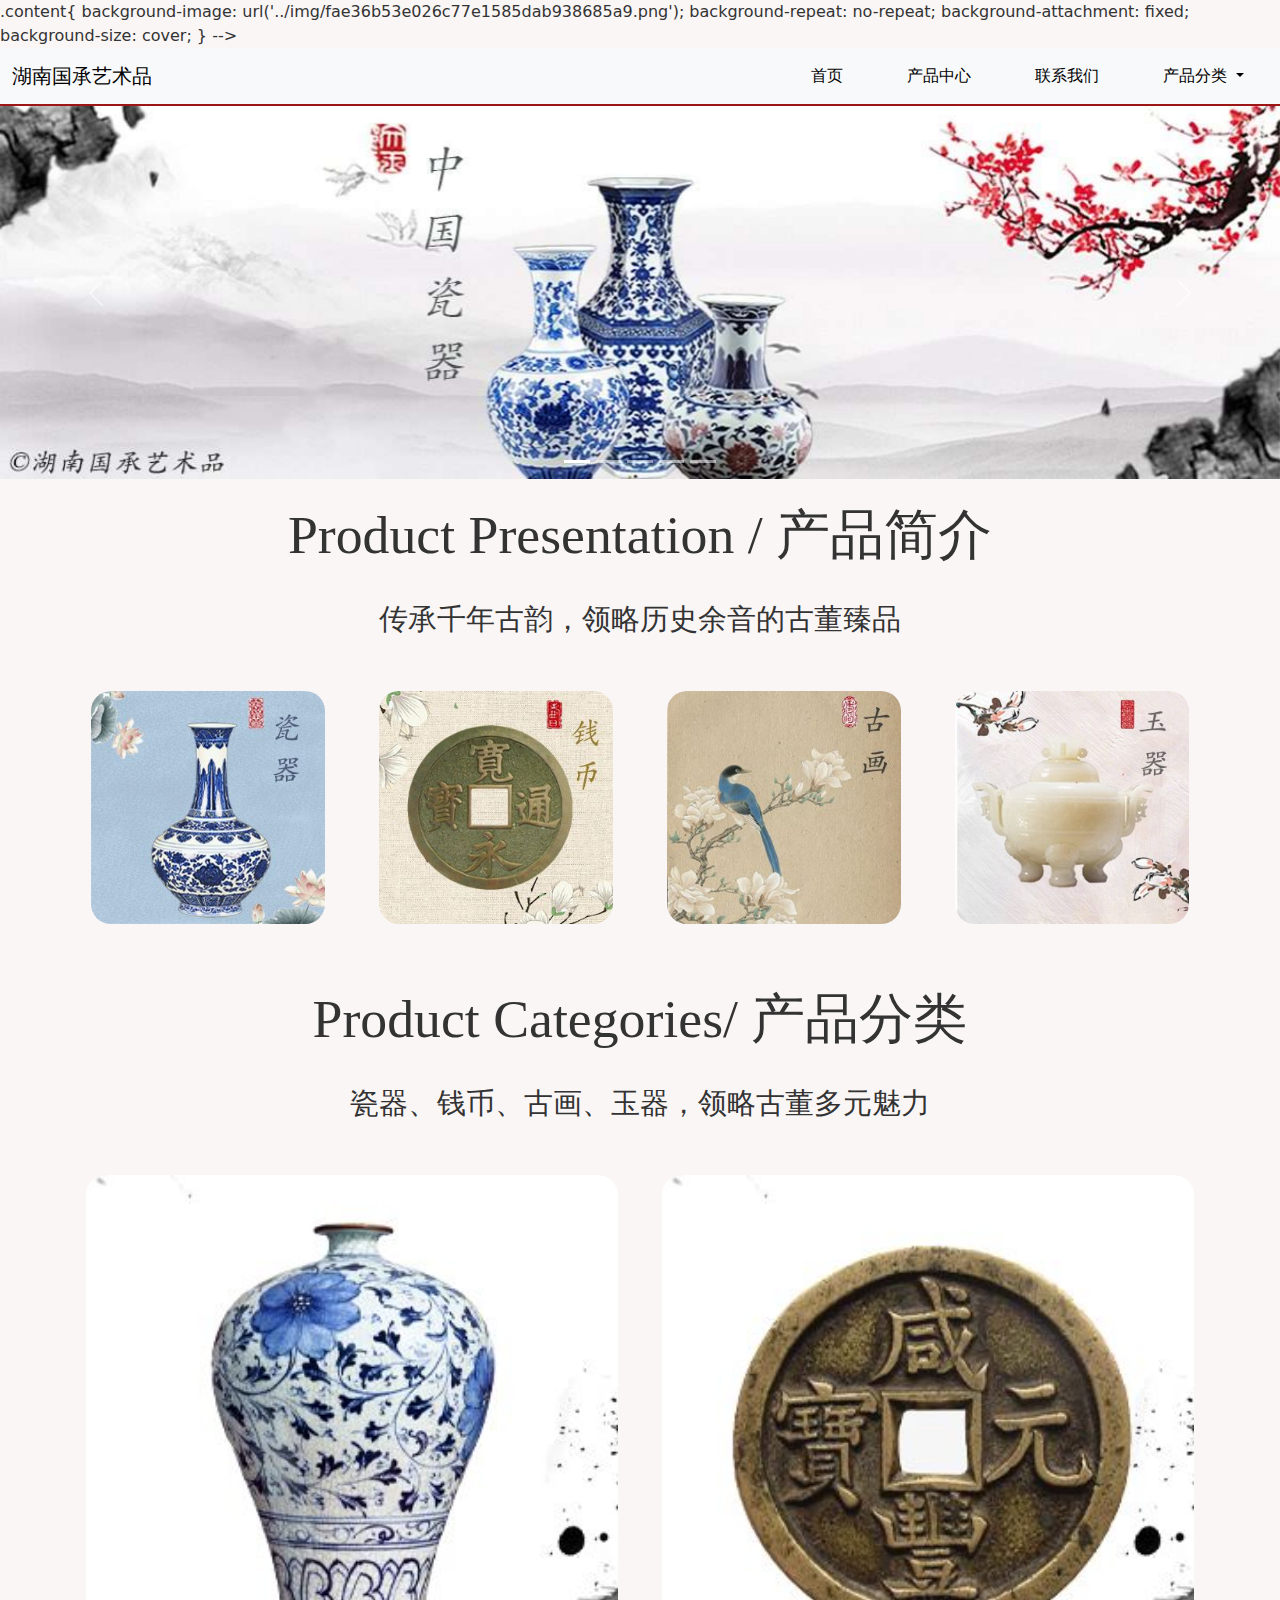
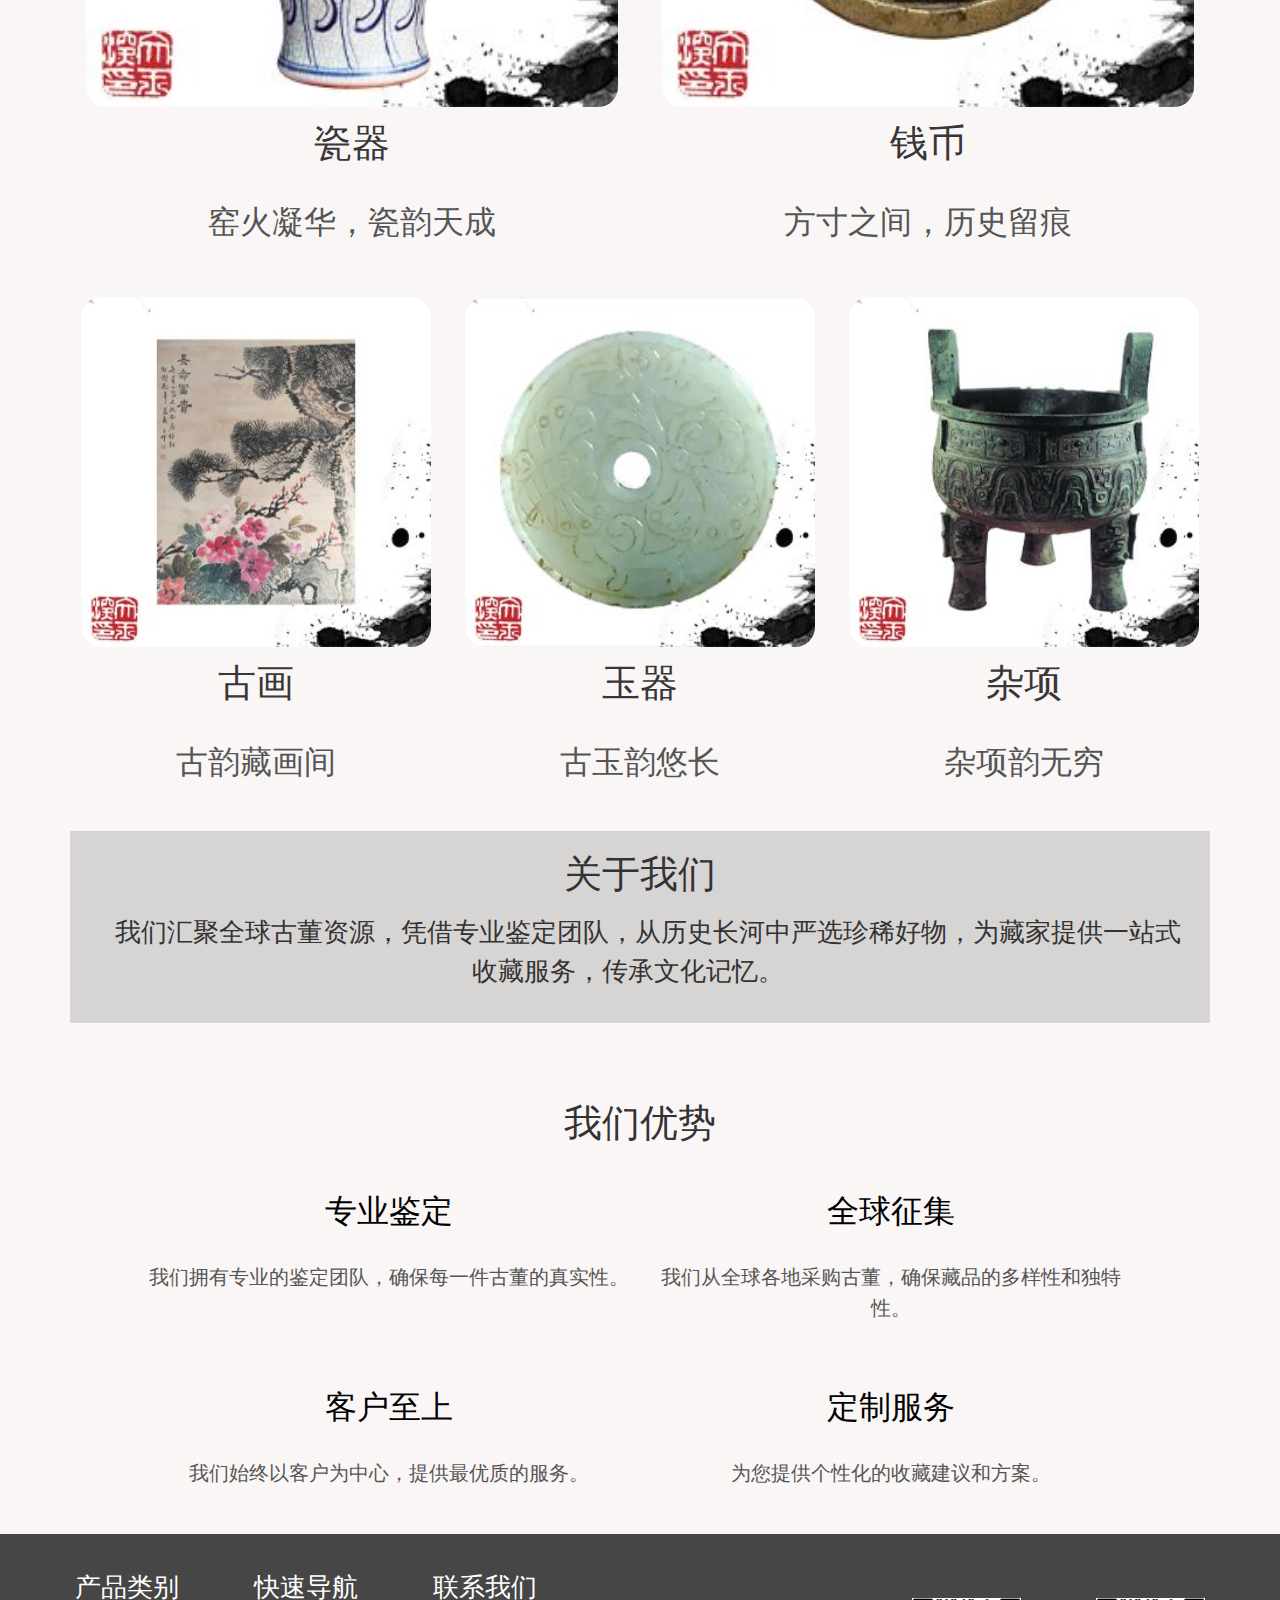
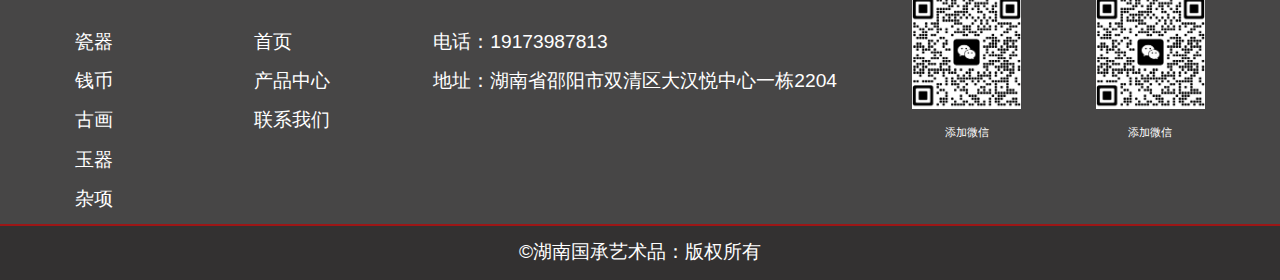
==== commit e4cc2373: "2" ====
--- a/练习/html/index.html
+++ b/练习/html/index.html
@@ -7,10 +7,10 @@
     <link rel="stylesheet" href="../bootstrap/fonts/bootstrap.min.css">
     <link rel="stylesheet" href="../css/index.css">
     <link rel="stylesheet" href="../css/cp.css">
+    <link rel="stylesheet" href="https://cdn.jsdelivr.net/npm/remixicon@3.5.0/fonts/remixicon.css">
   
  
-    <link rel="stylesheet" href="https://cdn.jsdelivr.net/npm/remixicon@3.5.0/fonts/remixicon.css">
-<!-- <style>
+   
   .content{
     background-image: url('../img/fae36b53e026c77e1585dab938685a9.png');
     background-repeat: no-repeat;
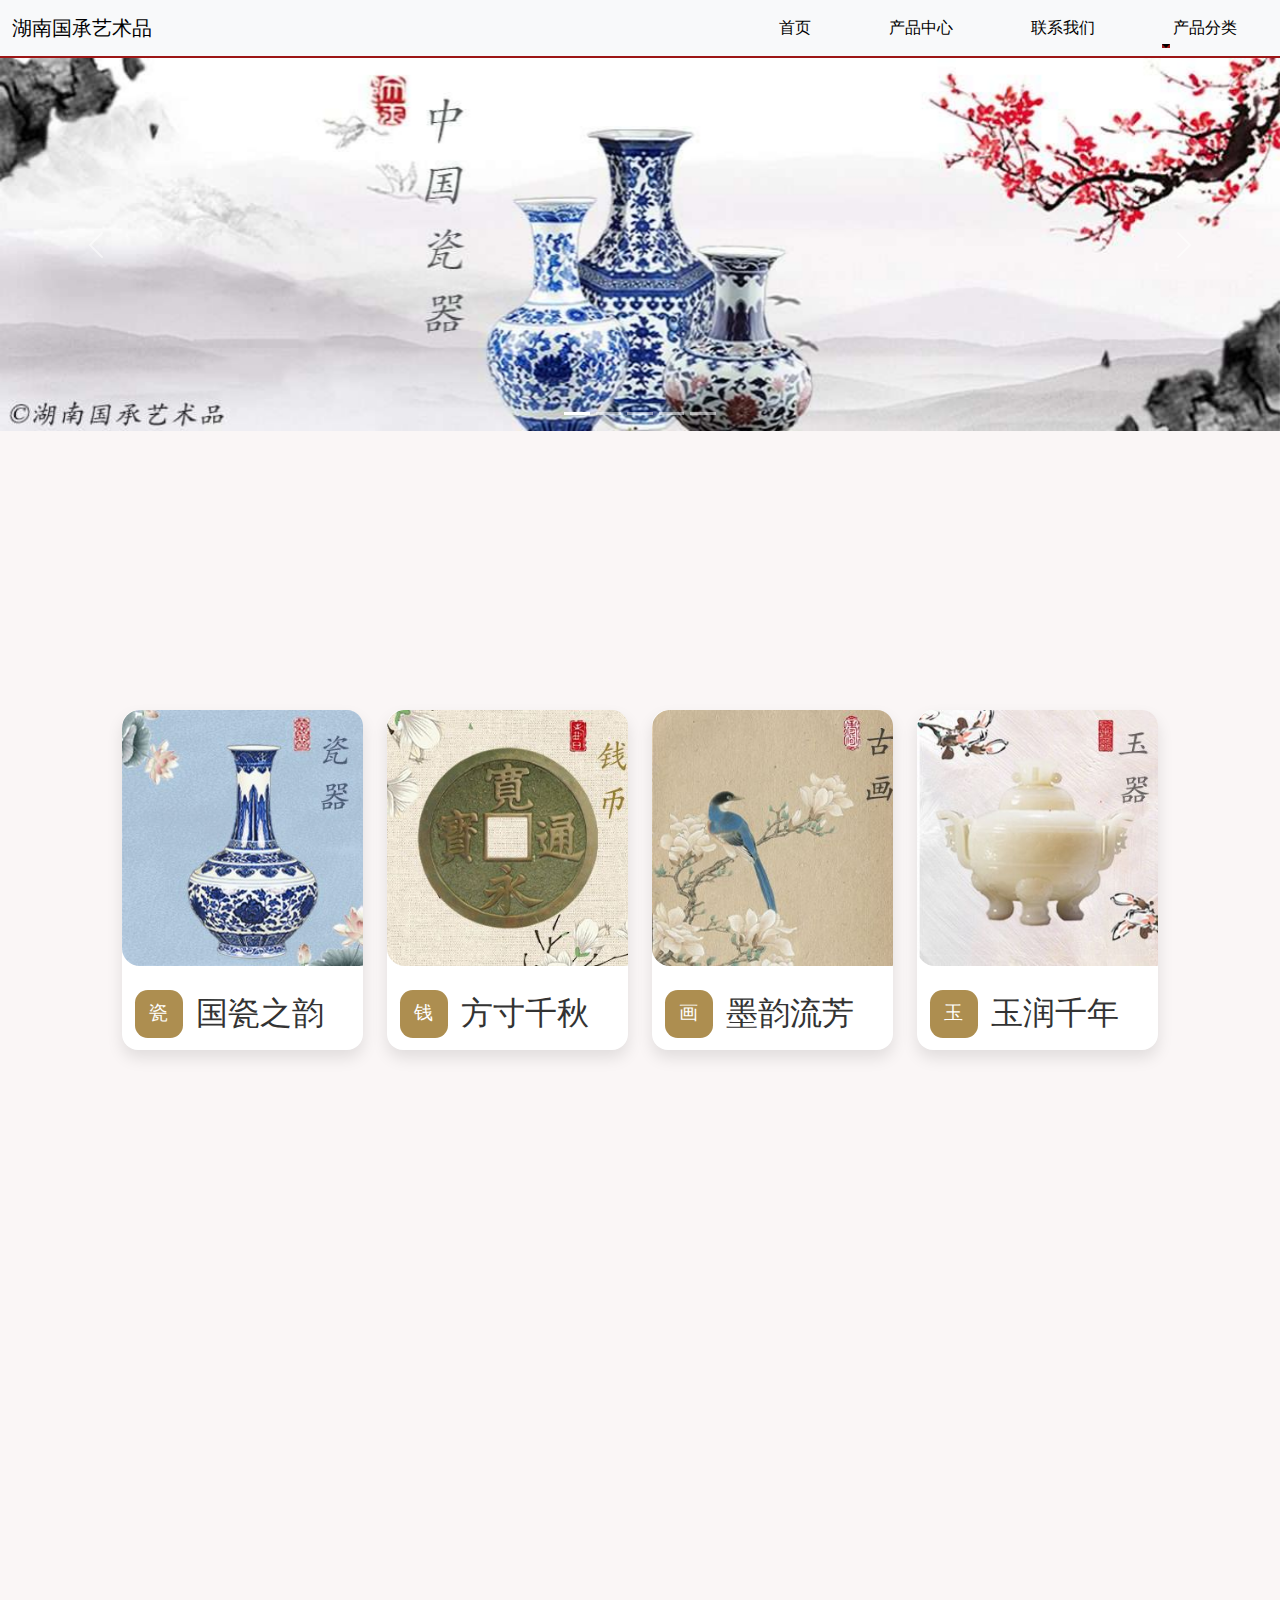
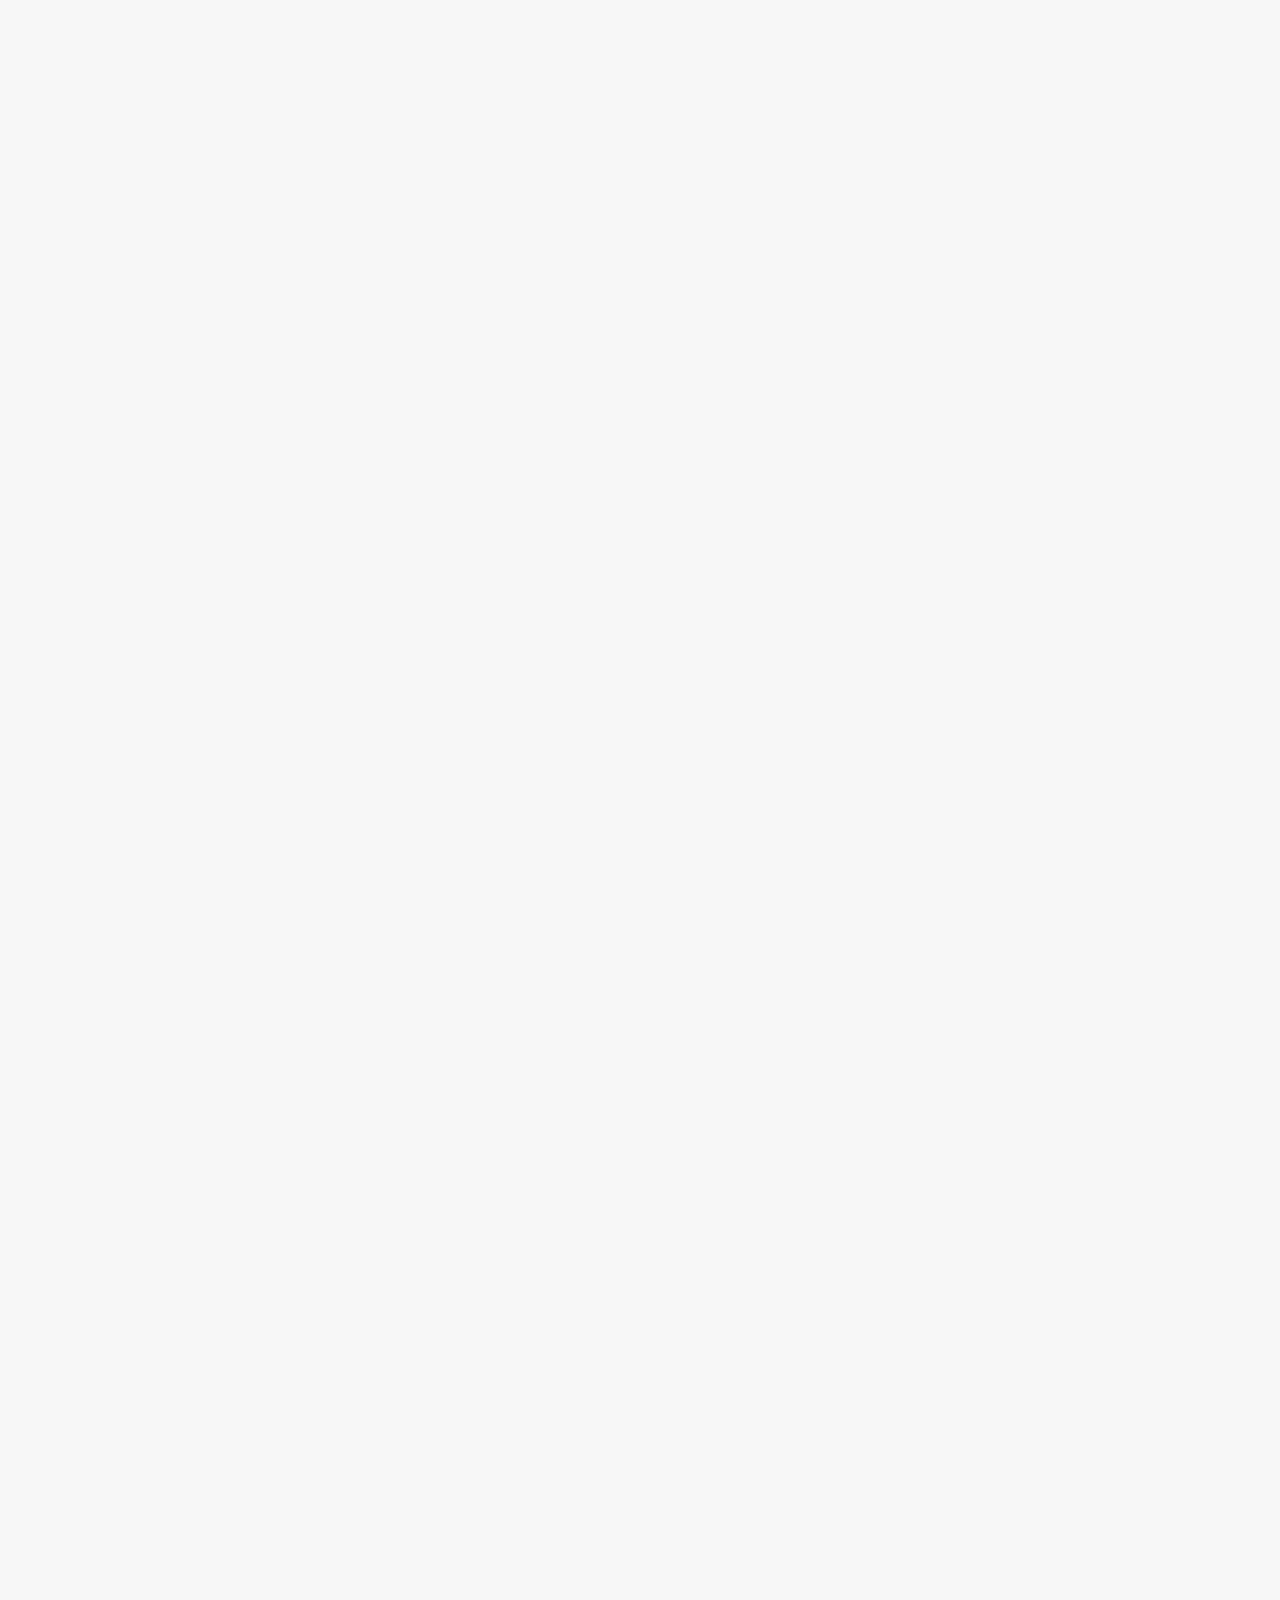
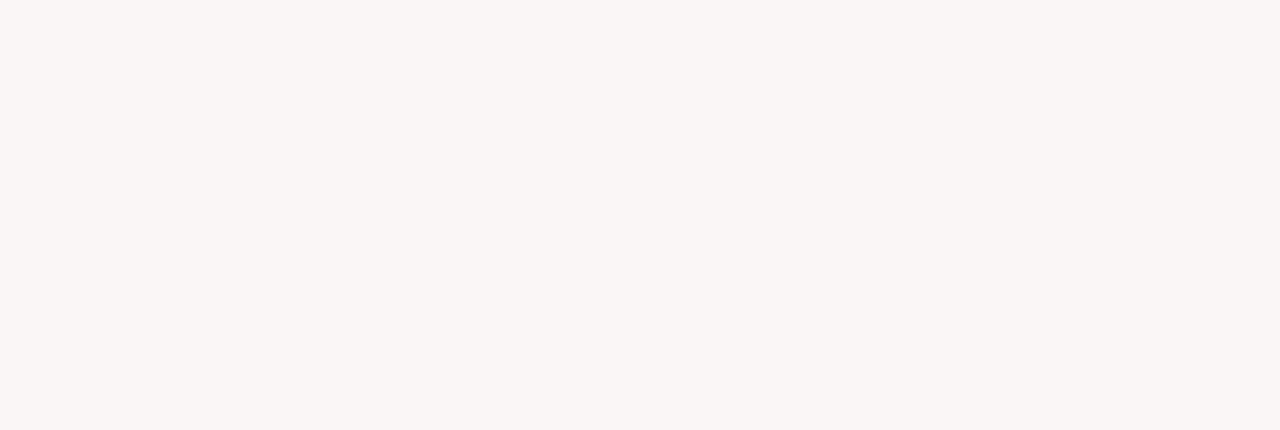
==== commit 3ffb7bae: "45" ====
--- a/练习/html/index.html
+++ b/练习/html/index.html
@@ -3,14 +3,16 @@
 <head>
     <meta charset="UTF-8">
     <meta name="viewport" content="width=device-width, initial-scale=1.0">
+
+
     <title>湖南国承艺术品</title>
     <link rel="stylesheet" href="../bootstrap/fonts/bootstrap.min.css">
     <link rel="stylesheet" href="../css/index.css">
     <link rel="stylesheet" href="../css/cp.css">
-    <link rel="stylesheet" href="https://cdn.jsdelivr.net/npm/remixicon@3.5.0/fonts/remixicon.css">
   
  
-   
+    <link rel="stylesheet" href="https://cdn.jsdelivr.net/npm/remixicon@3.5.0/fonts/remixicon.css">
+<!-- <style>
   .content{
     background-image: url('../img/fae36b53e026c77e1585dab938685a9.png');
     background-repeat: no-repeat;
@@ -101,7 +103,7 @@
       <!-- 简介 -->
       <div class="project ">
         <div class="title">
-            <h2>Product Presentation / 产品简介 </h2>
+            <h2>Product Presentation / 产品简介</h2>
             <p>传承千年古韵，领略历史余音的古董臻品</p>
         </div>
       </div>
@@ -109,30 +111,78 @@
           <!-- 产品介绍 -->
 
          
-            <div class="content"> 
-                <div class="row">
-                    <div class="col-sm-3 col-6" style="text-align: center;"> <img src="../img/lunbotu/001.jpg" alt="" >
-                    
-                   </div>
-                    
-                <div class="col-sm-3 col-6" style="text-align: center;"> <img src="../img/lunbotu/002.jpg" alt="">
-                 
-                       </div>
-    
-                <div class="col-sm-3 col-6" style="text-align: center;"> <img src="../img/lunbotu/004.jpg" alt="">
-                              
-                           </div>
-    
-                <div class="col-sm-3 col-6" style="text-align: center;"> <img src="../img/lunbotu/003.jpg" alt="">
-                                 
-                                </div>
+          <div class="container py-5">
+            <div class="row g-4">
+                <!-- 瓷器 -->
+                <div class="col-6 col-md-3">
+                    <div class="category-card">
+                        <div class="card-image">
+                            <img src="../img/lunbotu/001.jpg" alt="明代青花瓷器">
+                        </div>
+                        <div class="card-content">
+                            <div class="category-title">
+                                <div class="category-icon">瓷</div>
+                                <h2 class="h5 mb-0">国瓷之韵</h2>
+                            </div>
+                         
+                        </div>
+                    </div>
                 </div>
+    
+                <!-- 玉器 -->
+                <div class="col-6 col-md-3">
+                    <div class="category-card">
+                        <div class="card-image">
+                            <img src="../img/lunbotu/002.jpg" alt="和田玉雕">
+                        </div>
+                        <div class="card-content">
+                            <div class="category-title">
+                                <div class="category-icon">钱</div>
+                                <h2 class="h5 mb-0">方寸千秋</h2>
+                            </div>
+                           
+                        </div>
+                    </div>
+                </div>
+    
+
+
+                  <!-- 字画 -->
+                  <div class="col-6 col-md-3">
+                    <div class="category-card">
+                        <div class="card-image">
+                            <img src="../img/lunbotu/004.jpg" alt="名家字画">
+                        </div>
+                        <div class="card-content">
+                            <div class="category-title">
+                                <div class="category-icon">画</div>
+                                <h2 class="h5 mb-0">墨韵流芳</h2>
+                            </div>
+                           
+                        </div>
+                    </div>
+                </div>
+
+                
+                <!-- 钱币 -->
+                <div class="col-6 col-md-3">
+                    <div class="category-card">
+                        <div class="card-image">
+                            <img src="../img/lunbotu/003.jpg" alt="古钱币">
+                        </div>
+                        <div class="card-content">
+                            <div class="category-title">
+                                <div class="category-icon">玉</div>
+                                <h2 class="h5 mb-0">玉润千年</h2>
+                            </div>
+                          
+                        </div>
+                    </div>
+                </div>
+    
+              
             </div>
-            </div>
-            </div>
-    
-
-            
+        </div>
            
     
 
@@ -142,7 +192,7 @@
       <!-- 分类 -->
       <div class="project content">
         <div class="title">
-            <h2>Product Categories/ 产品分类</h2>
+            <h2>Product Categories / 产品分类</h2>
             <p>瓷器、钱币、古画、玉器，领略古董多元魅力</p>
         </div>
       <div class="row">
@@ -203,7 +253,7 @@
         </div>
         <div class="col-6 product-item">
             <i class="ri-globe-line advantage-icon"></i>
-            <h3 style="font-size: 2.5vw;">全球征集</h3>
+            <h3 style="font-size: 2.5vw;">全球采购</h3>
             <p style="font-size: 1.6vw;">我们从全球各地采购古董，确保藏品的多样性和独特性。</p>
         </div>
         <div class="col-6 product-item">
--- a/练习/css/index.css
+++ b/练习/css/index.css
@@ -35,16 +35,13 @@
     color: white;
     border-radius: 20px;
     padding: 0.5rem 1rem;
-}
-
-.carousel-item img{
-   max-width: 100%;
-   height: auto;
-  
-}
+    transform: translateY(-3px); /* 悬停时轻微上移 */
+}
+
+
 
 .title {
-    margin:min(1.5em,5%);
+    margin:min(6em,5%);
     text-align:center;
     font-family: 'Times New Roman', serif;
 }
@@ -56,53 +53,18 @@
     font-size: 2.3vw;
    
 }
-.col img{
-    
-    height: auto;
-    border: 5px solid #8B4513;
-}
 
 .row{
-    width: 90%;
+    width: 95%;
     margin: 0 auto;
-    --bs-gutter-x: 1.2vw;
-
-   
-    div{
-        /* height: 250px; */
-        margin-bottom: 1vw;
-        margin-top: 2vw;
-        
-        /* background-color: red; */
-        a{
-            text-decoration: none;
-            display: block;
-            /* height: 250px; */
-            /* background-color: aqua; */
-            /* border-radius: 4px;
-            */
-        }}}
+    /* --bs-gutter-x: 1.2vw; */
+    
+}
+.row img{
+    border-radius: 18px;
+}
 
       
- .row img{
-    /* height: 220px; */
-    width: initial;
-    height: initial;
-    max-width: 90%;
-    max-height: 90%;
-    object-fit: initial;
-    border-radius: 20px;
-   
- }
- .row p{
-    width: 100%;
-    margin-top: 2.5vw;
- 
-    display: block;
-    color:black;
-   
-    font-size: 2.5vw;
-}       
 
 
 .title p{
@@ -214,7 +176,7 @@
 
 }
 .product-item {
-    margin-bottom: 30px;
+    
     text-align: center;
 }
 .product-item img {
@@ -228,17 +190,14 @@
 .product-item img:hover {
     transform: scale(1.05); /* 鼠标悬停时图片放大 */
 }
-.product-item h3 {
-    margin-top: 1vw;
-   
-    font-size: 1.5em;
-}
+
 .product-item p {
     color: #555;
-    font-size: 1em;
+   
 }
 .product-item a{
     color: rgb(56, 54, 54);
+    text-decoration:none
 }
 .product-item a:hover{
     color:rgb(172, 157, 75);
@@ -250,12 +209,15 @@
     text-align: center;
 }
 .row h3{
+    font-size: 3.5vw;
+    color:rgb(0, 0, 0);
+    margin-top: 2vw;
+   
+}
+
+.row p{
     font-size: 3vw;
-    color:rgb(0, 0, 0);
-    
-}
-.row p{
-    font-size: 2.5vw;
+    margin-top: 2vw;
     
 }
 
@@ -280,5 +242,135 @@
     color: #6c757d;;
 }
 
-
-
+.nav-link {
+    transition: color 0.3s ease, transform 0.3s ease;
+}
+
+/* 修改部分 */
+:root {
+    --primary-color: #ad8e50;
+    --secondary-color: #F4E9DC;
+    --text-color: #333;
+}
+
+
+.category-card {
+    background: white;
+    border-radius: 1rem;
+    overflow: hidden;
+    box-shadow: 0 0.5rem 1rem rgba(0,0,0,0.1);
+    transition: all 0.3s ease;
+    margin-bottom: 1.5rem;
+    
+}
+
+.card-image {
+    position: relative;
+    width: 106%;
+    padding-top: 100%;
+    
+}
+
+.card-image img {
+    position: absolute;
+    top: 0;
+    left: 0;
+    width: 100%;
+    height: 100%;
+    object-fit: cover;
+    transition: transform 0.5s;
+}
+
+.card-content {
+    padding: 1.5rem;
+}
+
+.category-title {
+    display: flex;
+    align-items: center;
+    gap: 1vw;
+    margin-top: 2vw;
+}
+
+.category-icon {
+    width: 3rem;
+    height: 3rem;
+    background: var(--primary-color);
+    border-radius: 0.8rem;
+    display: flex;
+    align-items: center;
+    justify-content: center;
+    color: white;
+    font-size: 1.2rem;
+}
+
+.read-more {
+    display: block;
+    padding:2vw 4vw;
+    background: var(--secondary-color);
+    color: var(--primary-color);
+    border-radius: 2rem;
+    text-decoration: none;
+    text-align: center;
+    transition: all 0.3s;
+   
+    
+}
+
+.category-card:hover {
+    transform: translateY(-0.5rem);
+    box-shadow: 0 1rem 2rem rgba(0,0,0,0.15);
+}
+
+.read-more:hover {
+    background: var(--primary-color);
+    color: white;
+}
+
+@media (max-width: 768px) {
+    .category-icon {
+        width: 1.8rem;
+        height: 1.5rem;
+        font-size: 3vw;
+    }}
+
+
+@media (max-width: 768px){
+
+    .category-title {
+        display: flex;
+        align-items: center;
+        gap: 3vw;
+        margin-top: 3vw;
+    }}
+
+
+.card-content {
+        padding: 1vw;
+    }
+
+.h5, h5 {
+font-size: 2.5vw;
+
+}
+
+
+.g-4, .gy-4 {
+--bs-gutter-y: 1vw;
+}
+
+.py-5 {
+    padding-top: 0rem !important;
+    padding-bottom: 0rem !important;
+}
+
+
+/* .container, .container-fluid, .container-lg, .container-md, .container-sm, .container-xl, .container-xxl {
+    --bs-gutter-x: 1.5rem;
+    --bs-gutter-y: 0;
+    width: 90%;
+    padding-right: calc(var(--bs-gutter-x)* .5);
+    padding-left: calc(var(--bs-gutter-x)* .5);
+    margin-right: auto;
+    margin-left: auto;
+} */--- a/练习/css/cp.css
+++ b/练习/css/cp.css
@@ -18,6 +18,7 @@
 .breadcrumb a{
     text-decoration: none;
     color:rgba(33, 37, 41, 0.75);
+   
 }
 .breadcrumb a:hover{
   
@@ -106,15 +107,16 @@
     background-color: antiquewhite;
 } */
 .row img{
-    max-width: 95%;
+    max-width: 100%;
     height: auto;
+    
 }
 .content .row h4{
     margin: 0 auto;
     text-align: center;
-    font-size: 2.5vw;
-    margin-top: 1vw;
-    
+    font-size: 3vw;
+    margin-top: 1.5vw;
+   
     
 }
 
@@ -242,9 +244,11 @@
     border-radius: 15px;
     text-decoration: none;
     font-size: 2vw;
+    transition: background-color 0.3s ease, transform 0.3s ease;
 }
 .yemian .know-more:hover{
   color: black;
+  transform: scale(1.1); /* 悬停时按钮放大 */
 }
 
 
@@ -266,4 +270,75 @@
     background-repeat: no-repeat;
     background-position:bottom right;
     background-size: 60%;
-} */+} */
+
+/* 导航 */
+.breadcrumb{
+    margin-top: 1vw;
+    font-size: 3vw;
+    margin-left: 1vw;
+    
+    
+}
+@keyframes fadeInUp {
+    from {
+        opacity: 0;
+        transform: translateY(20px);
+    }
+    to {
+        opacity: 1;
+        transform: translateY(0);
+    }
+}
+
+/* 滚动 */
+.project, .yemian, .lx, .px, .ix {
+    animation: fadeInUp 0.8s ease forwards;
+    opacity: 0;
+}
+/* 动画 */
+.fade-in {
+    opacity: 0;
+    transition: opacity 0.5s ease, transform 0.5s ease;
+    transform: translateY(20px);
+}
+
+.fade-in.visible {
+    opacity: 1;
+    transform: translateY(0);
+}
+
+
+
+
+ /* 新增动画样式 */
+ .yemian {
+    transition: transform 0.3s;
+    position: relative;
+}
+.yemian:hover {
+    transform: translateY(-5px);
+    box-shadow: 0 10px 20px rgba(0,0,0,0.1);
+}
+
+
+/* 导航栏优化 */
+
+.nav-link {
+    position: relative;
+    padding: 8px 15px!important;
+}
+.nav-link::after {
+    content: '';
+    position: absolute;
+    bottom: 0;
+    left: 0;
+    width: 0;
+    height: 2px;
+    background: rgb(157, 22, 22);
+    transition: width 0.3s;
+}
+.nav-link:hover::after {
+    width: 90%;
+    
+}
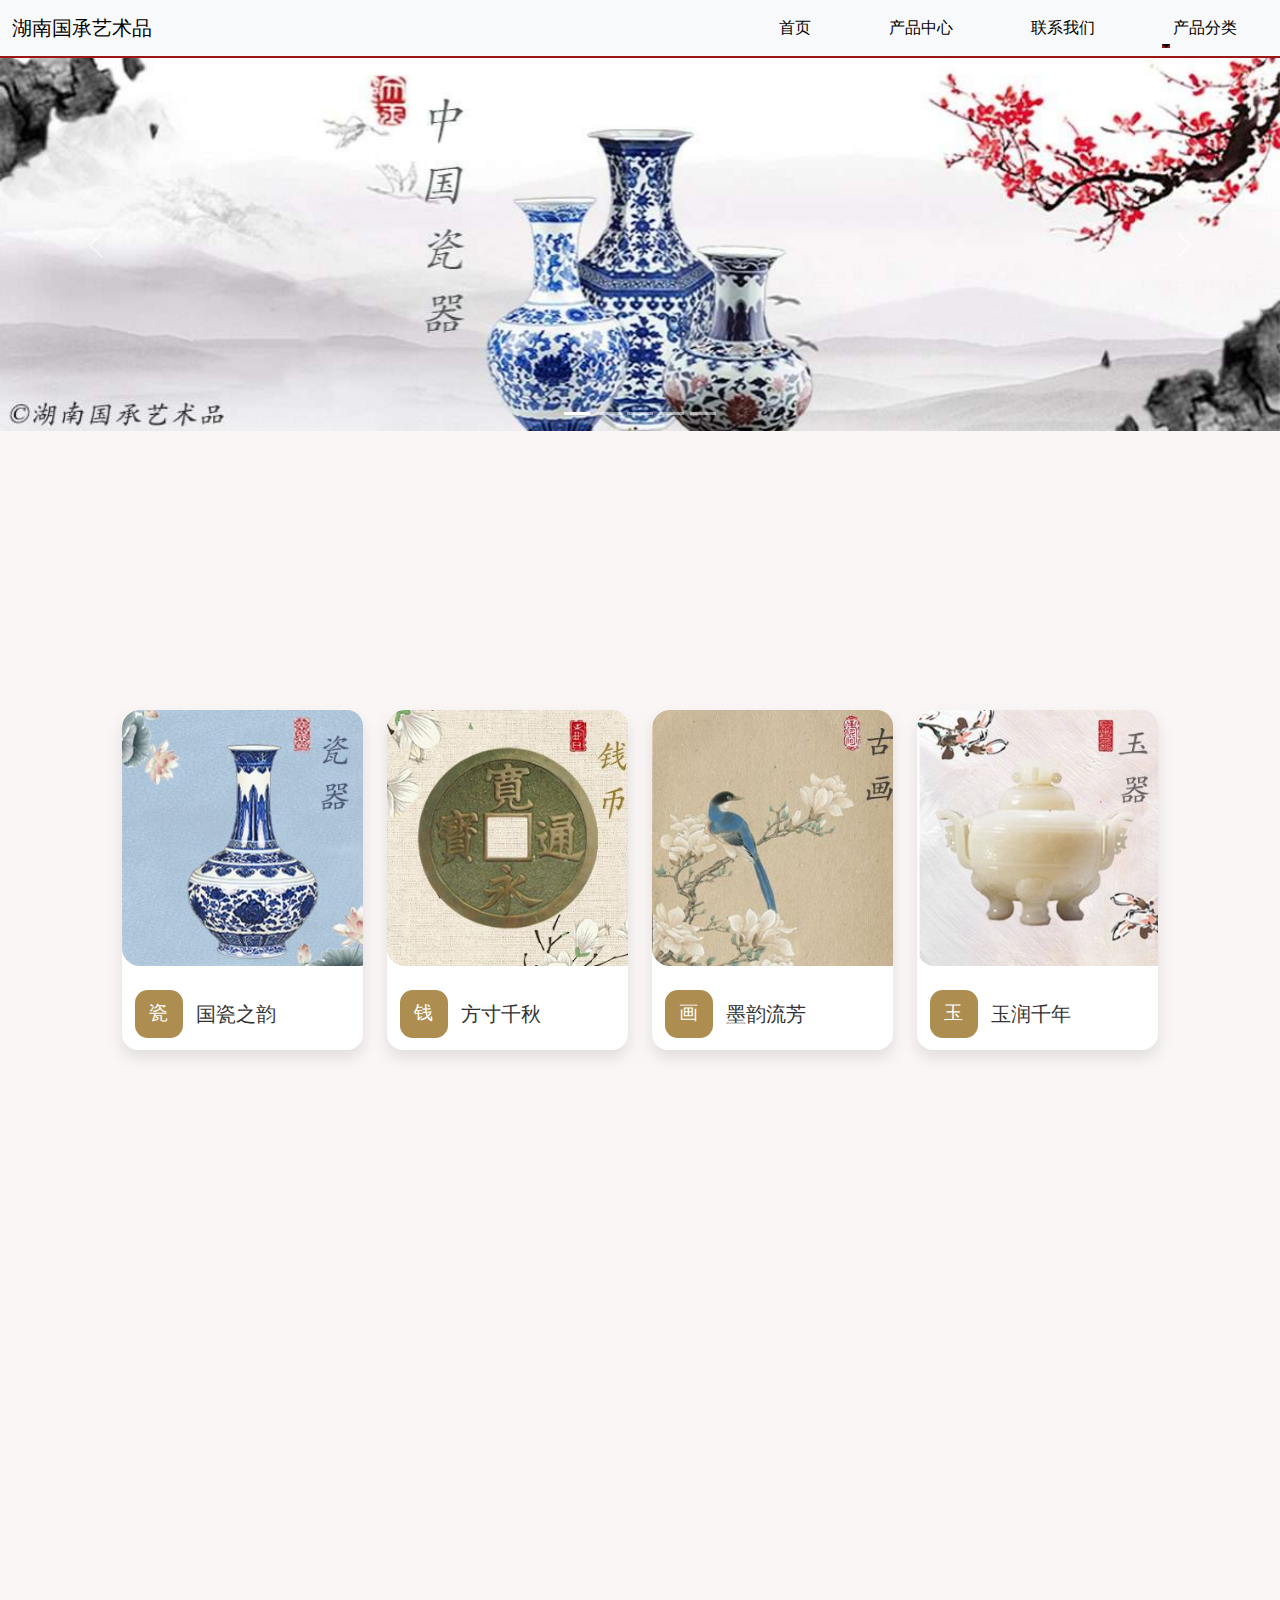
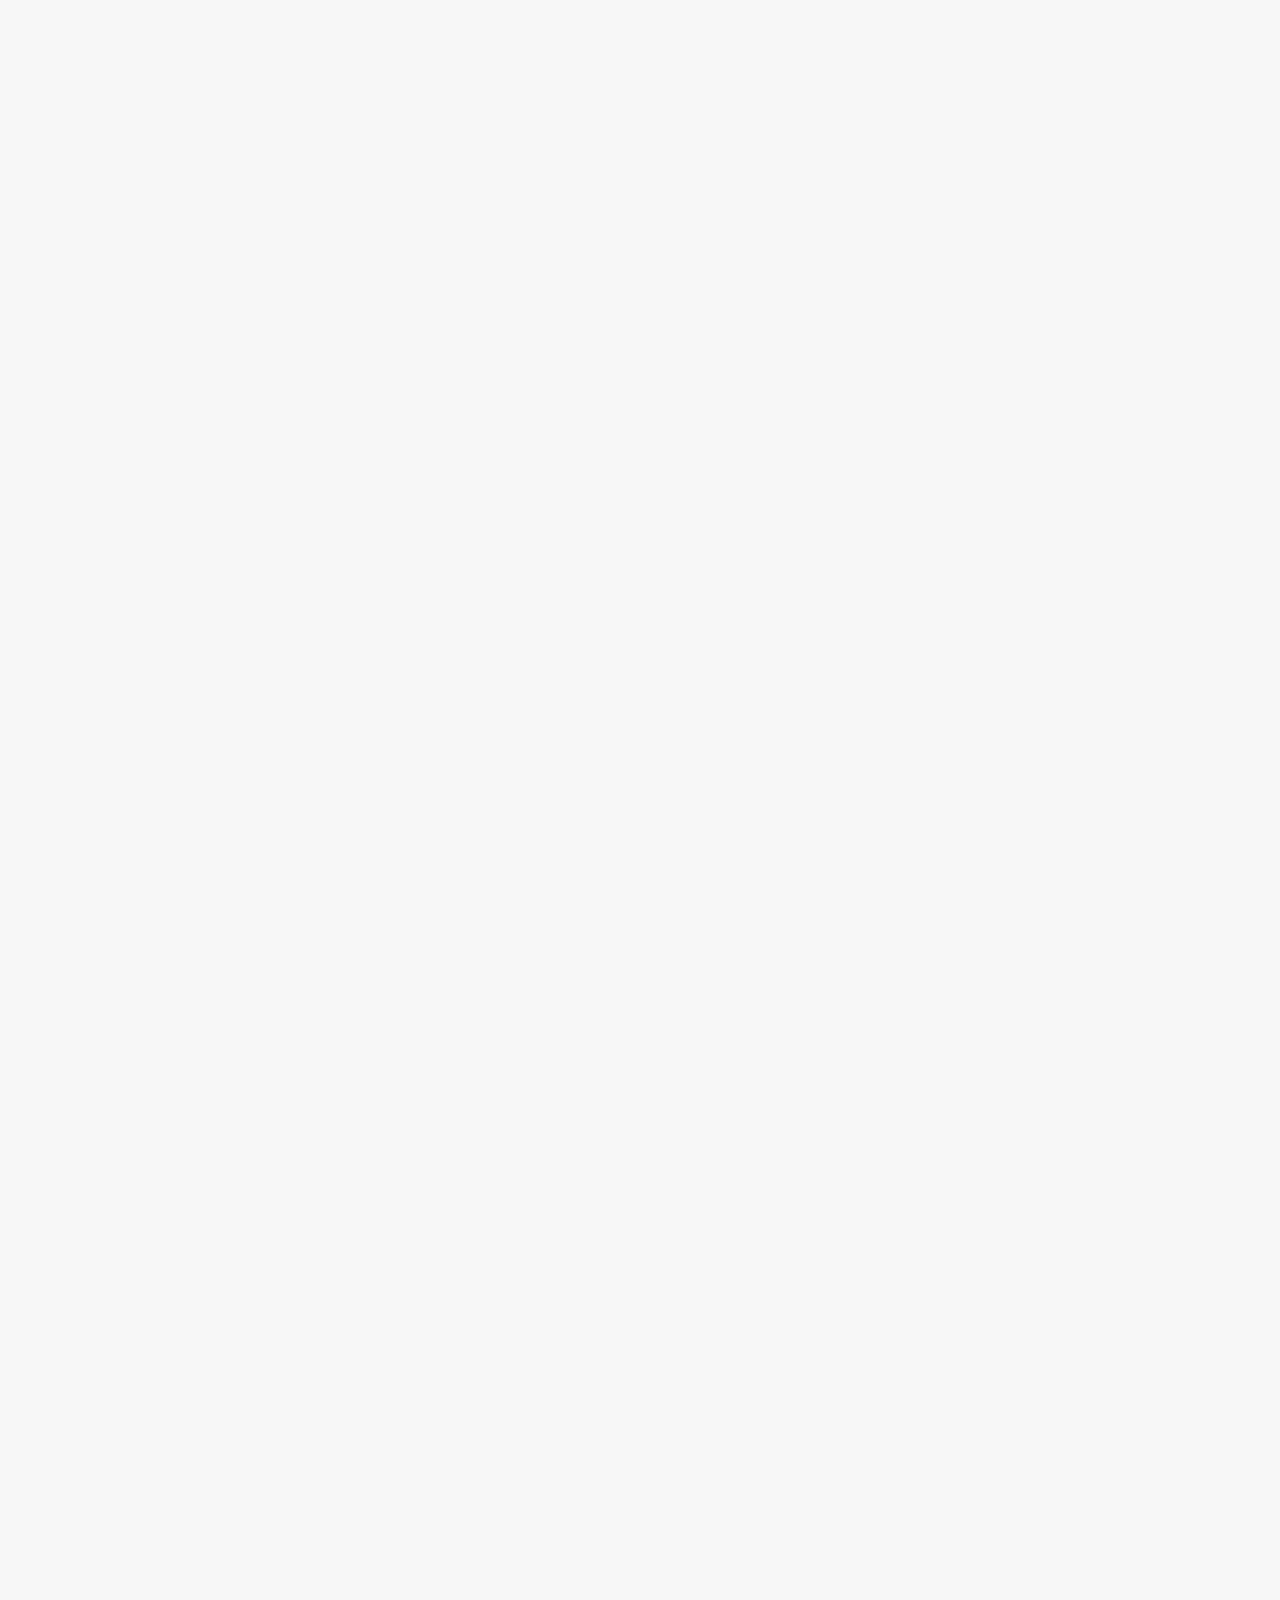
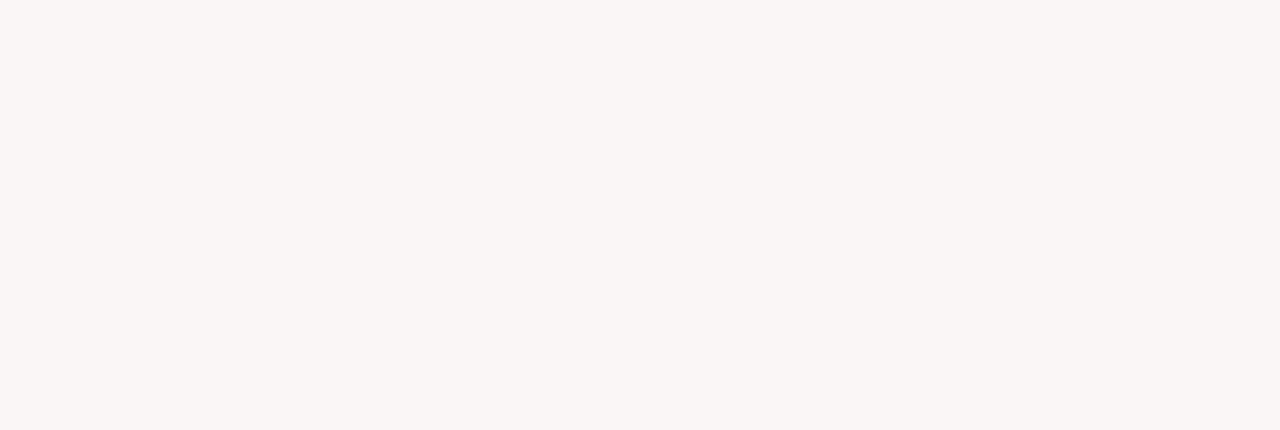
==== commit b6001b55: "99" ====
--- a/练习/html/index.html
+++ b/练习/html/index.html
@@ -253,8 +253,8 @@
         </div>
         <div class="col-6 product-item">
             <i class="ri-globe-line advantage-icon"></i>
-            <h3 style="font-size: 2.5vw;">全球采购</h3>
-            <p style="font-size: 1.6vw;">我们从全球各地采购古董，确保藏品的多样性和独特性。</p>
+            <h3 style="font-size: 2.5vw;">全球征集</h3>
+            <p style="font-size: 1.6vw;">我们从全球各地征集古董，确保藏品的多样性和独特性。</p>
         </div>
         <div class="col-6 product-item">
             <i class="ri-user-smile-line advantage-icon"></i>
--- a/练习/css/index.css
+++ b/练习/css/index.css
@@ -349,10 +349,13 @@
         padding: 1vw;
     }
 
-.h5, h5 {
-font-size: 2.5vw;
-
-}
+
+
+@media (max-width: 768px){
+    .h5, h5 {
+        font-size: 3.5vw;
+    
+    }}
 
 
 .g-4, .gy-4 {
--- a/练习/css/cp.css
+++ b/练习/css/cp.css
@@ -116,6 +116,7 @@
     text-align: center;
     font-size: 3vw;
     margin-top: 1.5vw;
+    margin-bottom: 2vw;
    
     
 }
